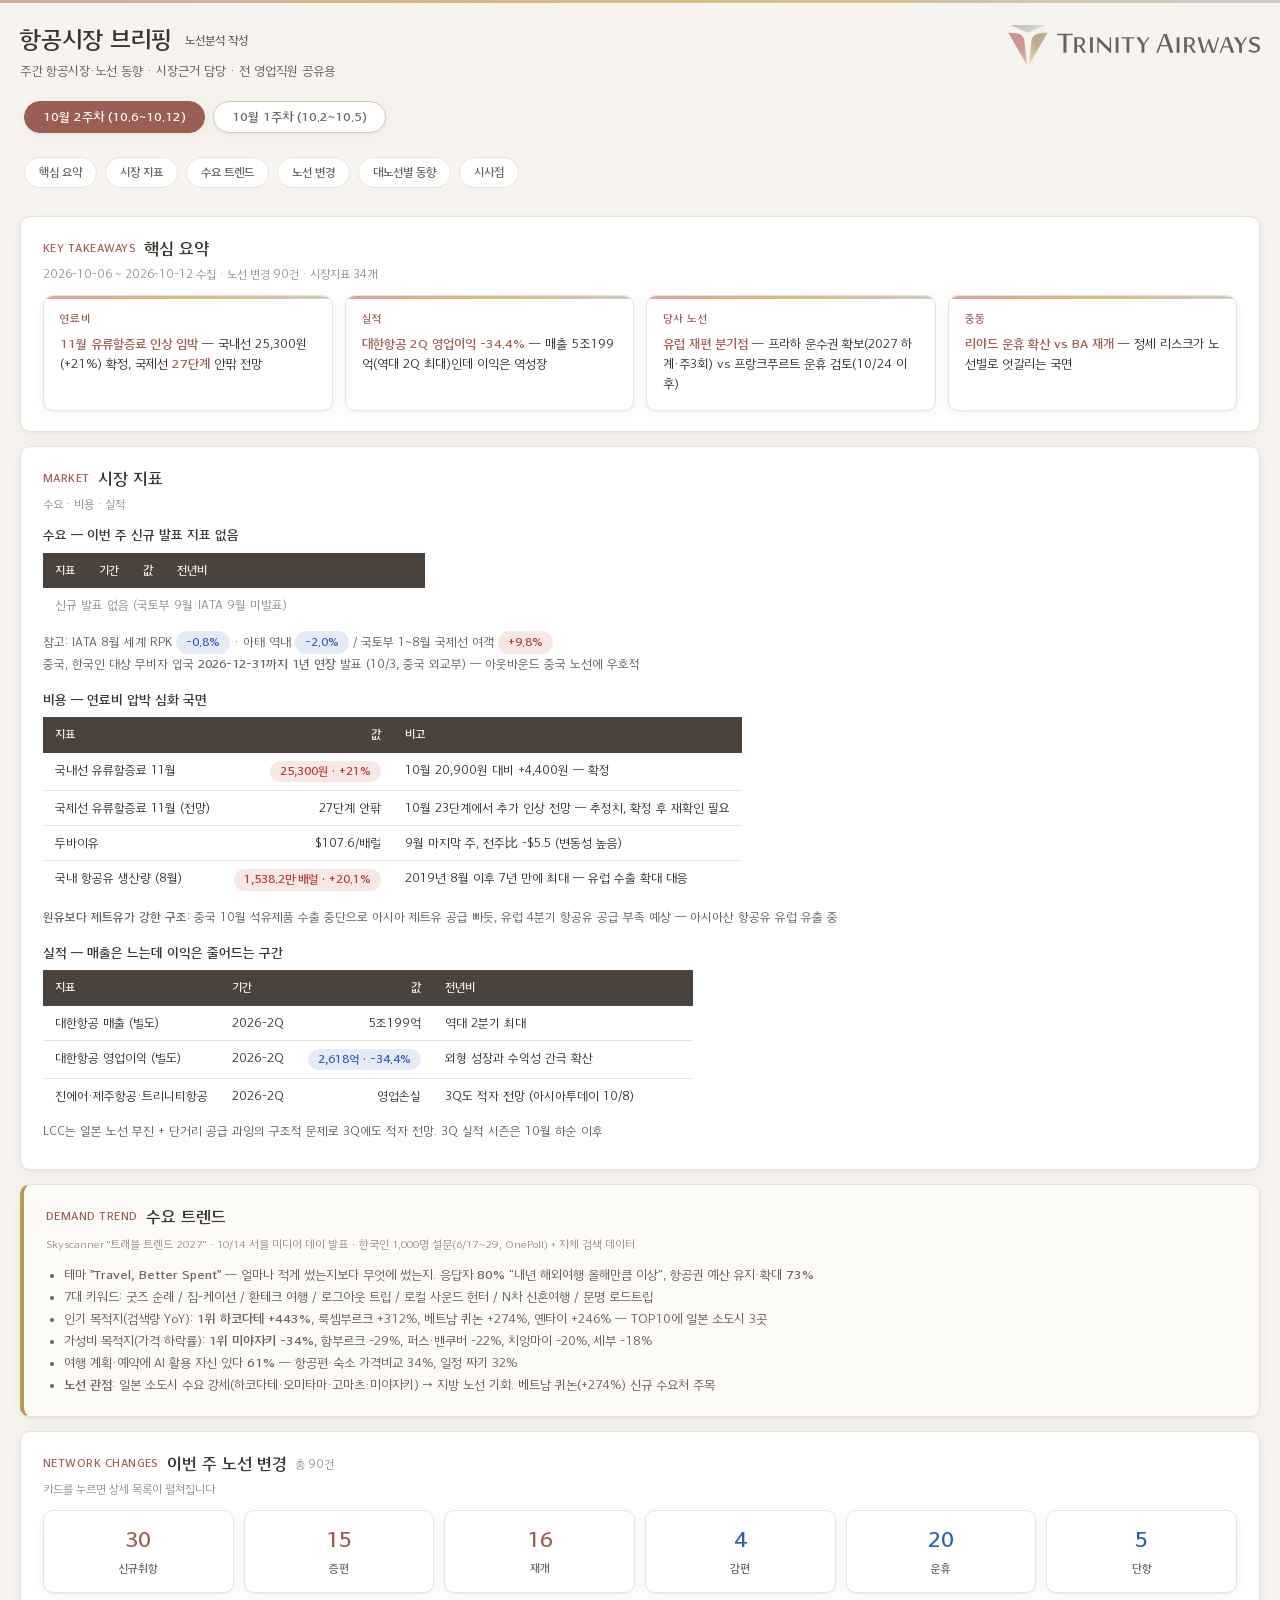
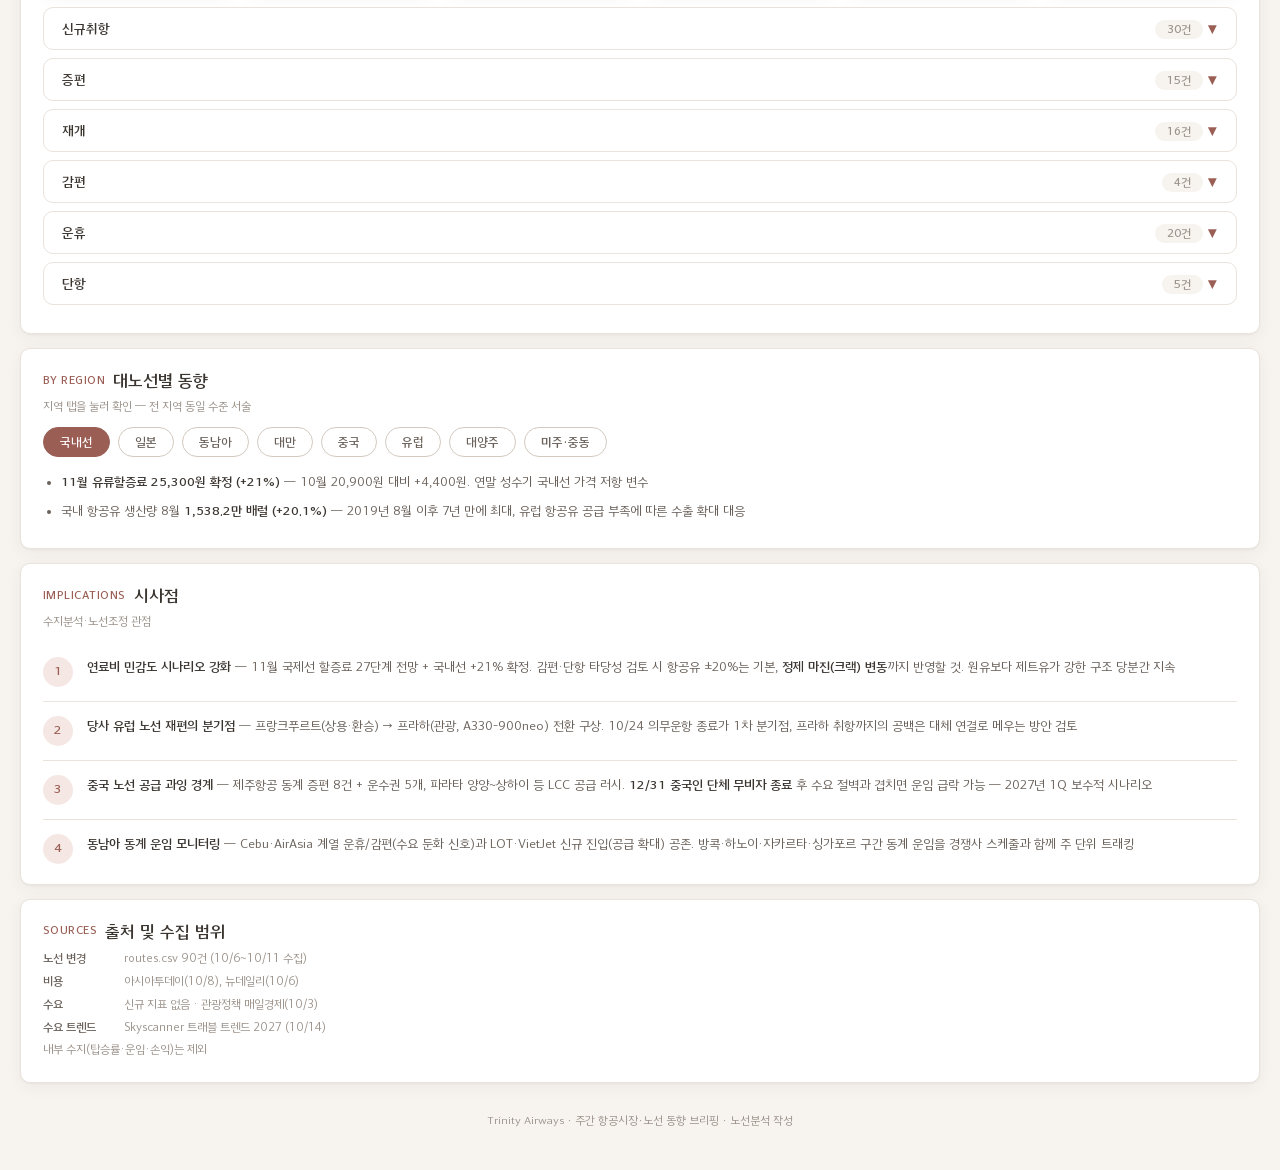
==== index.html @ 576bdf44 "항공시장 브리핑 대시보드 첫 게시 (10월 1~2주차) Co-Authored-By: Claude Opus 5.5 <noreply@anthropic.com>" ====
<!DOCTYPE html>
<html lang="ko">
<head>
<meta charset="UTF-8">
<meta name="viewport" content="width=device-width, initial-scale=1.0">
<title>항공시장 브리핑</title>
<link rel="preconnect" href="https://fonts.googleapis.com">
<link rel="preconnect" href="https://fonts.gstatic.com" crossorigin>
<link href="https://fonts.googleapis.com/css2?family=IBM+Plex+Sans+KR:wght@400;500;600;700&family=IBM+Plex+Mono:wght@500;600&display=swap" rel="stylesheet">
<style>
:root{
  --bg:#F7F4F0; --card:#FFFFFF; --accent:#9A5E54; --accent-soft:#F5E8E4;
  --gold:#B8994F; --rose:#C98F82;
  --text:#3B3530; --text2:#6A615A; --muted:#9B928A;
  --border:#E9E3DC; --border-strong:#D3C9BF;
  --up:#B8392F; --down:#2E5CB5;
  --thead:#4A433D; --thead-text:#F6F0E9;
  --tint-total:#F7E7E2; --tint-intl:#F6EEDD; --tint-sub:#EFEDEA;
  --grad:linear-gradient(90deg,#D9A99C 0%,#D8BD86 55%,#CFCBC6 100%);
  --shadow:0 1px 2px rgba(59,53,48,.05),0 4px 16px rgba(59,53,48,.05);
}
*{margin:0;padding:0;box-sizing:border-box}
body{background:var(--bg);color:var(--text);font-family:"IBM Plex Sans KR","Apple SD Gothic Neo","Malgun Gothic","Noto Sans KR",sans-serif;font-size:14px;line-height:1.45;-webkit-font-smoothing:antialiased}
.num{font-family:"IBM Plex Mono","IBM Plex Sans KR",monospace;font-variant-numeric:tabular-nums}
.topbar{height:3px;background:var(--grad)}
.wrap{max-width:1200px;margin:0 auto;padding:20px 20px 60px}

/* week nav */
.weeknav{display:flex;gap:8px;margin:4px 4px 14px;flex-wrap:wrap}
.weekpill{border:1px solid var(--border-strong);background:var(--card);color:var(--text2);border-radius:999px;padding:8px 18px;font-size:13px;font-weight:600;cursor:pointer;font-family:inherit;box-shadow:var(--shadow)}
.weekpill.active{background:var(--accent);border-color:var(--accent);color:#fff}
/* section nav */
.secnav{display:flex;gap:8px;flex-wrap:wrap;margin:0 4px 18px;position:sticky;top:0;background:var(--bg);padding:10px 0;z-index:10}
.secnav a{text-decoration:none;font-size:12px;font-weight:600;color:var(--text2);border:1px solid var(--border);background:var(--card);border-radius:999px;padding:6px 14px}
.secnav a:hover{border-color:var(--accent);color:var(--accent)}
/* cards */
.card{background:var(--card);border:1px solid var(--border);border-radius:10px;box-shadow:var(--shadow);padding:20px 22px;margin-bottom:14px}
.card h2{font-size:17px;font-weight:700;margin-bottom:4px;display:flex;align-items:center;gap:8px}
.card h2 .kicker{font-size:11.5px;font-weight:600;color:var(--accent);letter-spacing:.04em}
.card .sub{font-size:12px;color:var(--muted);margin-bottom:12px}
/* summary grid */
.sumgrid{display:grid;grid-template-columns:repeat(4,1fr);gap:12px}
.sumcard{background:var(--card);border:1px solid var(--border);border-radius:10px;box-shadow:var(--shadow);padding:16px;position:relative;overflow:hidden}
.sumcard::before{content:"";position:absolute;top:0;left:0;right:0;height:3px;background:var(--grad)}
.sumcard .tag{font-size:11px;font-weight:700;color:var(--accent);letter-spacing:.04em;margin-bottom:6px}
.sumcard .txt{font-size:13px;font-weight:500;line-height:1.55}
.sumcard .txt b{color:var(--accent)}
/* tables */
table{width:100%;border-collapse:collapse;font-size:12.5px}
thead th{background:var(--thead);color:var(--thead-text);font-weight:600;text-align:left;padding:9px 12px;font-size:12px}
thead th.num{text-align:right}
tbody td{padding:8px 12px;border-bottom:1px solid var(--border);vertical-align:top}
tbody td.num{text-align:right;white-space:nowrap}
tbody tr:last-child td{border-bottom:none}
tbody tr:hover td{background:#FBF9F6}
.mkt h3{font-size:13.5px;font-weight:700;margin:16px 0 8px;color:var(--text)}
.mkt h3:first-of-type{margin-top:0}
.mkt .note{font-size:12.5px;color:var(--text2);margin:8px 0;line-height:1.6}
.badge-up{display:inline-block;background:rgba(184,57,47,.12);color:var(--up);border-radius:999px;padding:2px 10px;font-size:12px;font-weight:700}
.badge-down{display:inline-block;background:rgba(46,92,181,.12);color:var(--down);border-radius:999px;padding:2px 10px;font-size:12px;font-weight:700}
/* trend cards */
.trend{border-left:4px solid var(--gold);background:#FDFBF7}
.trend .src{font-size:11.5px;color:var(--muted);margin-bottom:6px}
.trend ul{margin:8px 0 0 18px;font-size:13px;line-height:1.7;color:var(--text2)}
/* route stats */
.statrow{display:grid;grid-template-columns:repeat(6,1fr);gap:10px;margin-bottom:14px}
.stat{background:var(--card);border:1px solid var(--border);border-radius:10px;box-shadow:var(--shadow);padding:14px 8px;text-align:center;cursor:pointer;transition:border-color .15s}
.stat:hover{border-color:var(--accent)}
.stat .n{font-size:22px;font-weight:700;font-family:"IBM Plex Mono",monospace}
.stat .l{font-size:11.5px;font-weight:600;color:var(--text2);margin-top:4px}
.stat.new .n{color:var(--accent)} .stat.up .n{color:var(--up)} .stat.down .n{color:var(--down)}
/* accordion */
.acc{border:1px solid var(--border);border-radius:10px;margin-bottom:8px;overflow:hidden;background:var(--card)}
.acc-head{width:100%;background:none;border:none;font-family:inherit;display:flex;justify-content:space-between;align-items:center;padding:13px 18px;cursor:pointer;font-size:13.5px;font-weight:700;color:var(--text);text-align:left}
.acc-head .cnt{font-size:11.5px;font-weight:600;color:var(--muted);background:var(--bg);border-radius:999px;padding:3px 12px}
.acc-head .arrow{color:var(--accent);font-size:12px;transition:transform .2s}
.acc.open .acc-head .arrow{transform:rotate(180deg)}
.acc-body{display:none;padding:4px 18px 16px}
.acc.open .acc-body{display:block}
.acc-body ul{margin:0 0 0 18px;font-size:13px;line-height:1.75;color:var(--text2)}
.acc-body li{margin-bottom:4px}
.acc-body b{color:var(--text)}
/* region tabs */
.regtabs{display:flex;gap:8px;flex-wrap:wrap;margin-bottom:14px}
.regtab{border:1px solid var(--border-strong);background:var(--card);color:var(--text2);border-radius:999px;padding:7px 16px;font-size:12.5px;font-weight:600;cursor:pointer;font-family:inherit}
.regtab.active{background:var(--accent);border-color:var(--accent);color:#fff}
.regpanel{display:none}
.regpanel.active{display:block}
.regpanel ul{margin:0 0 0 18px;font-size:13px;line-height:1.75;color:var(--text2)}
.regpanel li{margin-bottom:6px}
.regpanel b{color:var(--text)}
.regpanel .none{color:var(--muted);font-size:13px}
/* insight cards */
.insight{display:flex;gap:14px;padding:14px 0;border-bottom:1px solid var(--border)}
.insight:last-child{border-bottom:none;padding-bottom:0}
.insight .no{flex:0 0 30px;height:30px;border-radius:50%;background:var(--accent-soft);color:var(--accent);font-weight:700;font-size:13px;display:flex;align-items:center;justify-content:center}
.insight .tx{font-size:13px;line-height:1.65;color:var(--text2)}
.insight .tx b{color:var(--text)}
.src{font-size:12px;color:var(--muted);line-height:1.8}
.src b{color:var(--text2)}
footer{text-align:center;color:var(--muted);font-size:11.5px;margin-top:30px}
@media(max-width:900px){.sumgrid{grid-template-columns:repeat(2,1fr)}.statrow{grid-template-columns:repeat(3,1fr)}}
@media(max-width:560px){.sumgrid{grid-template-columns:1fr}.statrow{grid-template-columns:repeat(2,1fr)}}

/* === route-dashboard 레이아웃 (동시점 판매추이 대시보드와 동일) === */
:root{--logo-ink:#686158}
.app{max-width:1680px;margin:0 auto;padding-inline:20px;padding-block:20px 40px}
.top{display:flex;flex-wrap:wrap;align-items:flex-start;justify-content:space-between;gap:12px 24px;padding:0 0 16px}
.brand h1{margin:0;font-size:24px;font-weight:700;letter-spacing:-.01em;text-wrap:balance;display:inline-block}
.brand h1 .by{font-size:12px;font-weight:600;color:var(--text2);letter-spacing:0;margin-left:6px;vertical-align:3px}
.brand .meta{margin:4px 0 0;color:var(--text2);font-size:13px;font-weight:400}
.logo{color:var(--logo-ink);line-height:0;margin-top:2px}
.logo-svg{display:block;height:40px;width:auto;max-width:100%}
@media (max-width:640px){.app{padding-inline:16px}.logo{order:-1;width:100%}.logo-svg{height:26px}.brand h1{font-size:20px}}

/* 표: 화면 폭만큼 늘리지 않고 내용 폭으로 */
table{width:auto;max-width:100%}
thead th,tbody td{white-space:nowrap}
thead th:last-child,tbody td:last-child{white-space:normal;min-width:260px;max-width:560px}
.src{line-height:1.9}.src b{display:inline-block;min-width:78px}.src .dim{color:var(--muted)}
body,.weekpill,.regtab,.acc-head{font-family:"Daemyung","IBM Plex Sans KR","Malgun Gothic",sans-serif}
.num,.stat .n{font-family:"Daemyung","IBM Plex Mono",monospace}
@font-face{font-family:"Daemyung";font-weight:400;src:url([data-uri]) format("woff")}
@font-face{font-family:"Daemyung";font-weight:700;src:url([data-uri]) format("woff")}
</style>
</head>
<body>
<div class="topbar"></div>
<div class="app">
<header class="top">
  <div class="brand">
    <h1>항공시장 브리핑 <span class="by">노선분석 작성</span></h1>
    <p class="meta">주간 항공시장·노선 동향 · 시장근거 담당 · 전 영업직원 공유용</p>
  </div>
  <div class="logo"><svg xmlns="http://www.w3.org/2000/svg" xmlns:xlink="http://www.w3.org/1999/xlink" version="1.1" viewBox="0 0 416 66" class="logo-svg" role="img" aria-label="Trinity Airways"><defs><clipPath id="clip_1"><path transform="matrix(1,0,0,-1,0,66)" d="M0 66H416V0H0Z"/></clipPath><clipPath id="clip_2"><path transform="matrix(1,0,0,-1,0,66)" d="M50.527 52.143C44.199 51.411 39.232 46.376 38.585 40.039L34.501 .025 65.598 53.887Z"/></clipPath><clipPath id="clip_3"><path transform="matrix(1,0,0,-1,0,66)" d="M31.179 .025 27.095 40.039C26.448 46.376 21.481 51.411 15.153 52.143L.082 53.887Z"/></clipPath><clipPath id="clip_4"><path transform="matrix(1,0,0,-1,0,66)" d="M4.44 65.975 28.978 54.689C31.43 53.561 34.25 53.561 36.702 54.689L61.241 65.975Z"/></clipPath></defs><g clip-path="url(#clip_1)"><path transform="matrix(1,0,0,-1,346.0465,20.3661)" d="M0 0-6.655-22.778C-6.655-22.778-12.404-5.41-13.126-3.273H-15.662C-16.369-5.41-22.133-22.855-22.133-22.855-22.133-22.855-27.651-2.444-28.327 0H-33.184L-25.73-25.283H-21.057C-19.336-20.073-15.678-8.453-15.678-8.453-15.678-8.453-11.681-20.057-9.898-25.283H-5.21L2.444 0ZM-178.341 0V-17.968H-178.741L-197.001 0H-198.783V-25.283H-196.432V-7.27H-196.017L-177.803-25.283H-175.959V0ZM-121.009-25.283V-12.711L-112.464 0H-115.184L-121.701-10.59-128.494 0H-134.181L-125.651-12.711V-25.283ZM-249.52-25.283V3.258L-239.345 3.412V5.917H-264.767V3.412L-254.577 3.273V-25.283ZM-145.879-25.283V-2.044L-137.778-1.844V0H-158.544V-1.844L-150.444-2.044V-25.283ZM-163.724 0H-168.273V-25.283H-163.724ZM-206.099 0H-210.649V-25.283H-206.099ZM-88.102 2.443-82.907-12.45H-93.559ZM-73.055-25.283-84.245 5.917-89.363 4.995-101.428-25.283H-98.201L-94.389-14.833H-82.108L-78.511-25.283ZM14.033-2.121 18.444-14.771H9.407ZM27.006-25.283 17.722 .522 13.049-.231 3.028-25.283H5.595L8.761-16.646H19.09L22.087-25.283ZM39.978-25.283V-13.019L48.601 0H45.834L39.286-10.652 32.447 0H26.714L35.321-13.019V-25.283ZM-63.157 0H-67.737V-25.283H-63.157ZM-50.86-2.044H-47.909C-45.634-1.875-42.991-2.981-42.069-5.333-40.762-8.13-42.053-11.65-45.02-12.664-46.249-13.279-50.107-12.972-50.86-13.018ZM-50.845-25.283V-14.924H-47.049C-47.049-14.924-41.377-24.315-40.731-25.283H-35.705C-37.196-24.054-42.929-14.939-43.221-14.632-37.903-13.479-35.905-5.456-39.932-1.921-42.268 .001-45.804 .047-48.908-.03H-55.41V-25.283ZM-232.075-2.044H-229.124C-226.85-1.875-224.206-2.981-223.284-5.333-221.977-8.13-223.268-11.65-226.235-12.664-227.464-13.279-231.322-12.972-232.075-13.018ZM-232.075-25.283V-14.924H-228.279C-228.279-14.924-222.607-24.315-221.962-25.283H-216.936C-218.427-24.054-224.16-14.939-224.452-14.632-219.134-13.479-217.135-5.456-221.163-1.921-223.499 .001-227.034 .047-230.139-.03H-236.64V-25.283ZM60.619-25.302C57.304-25.302 53.784-24.17 50.876-23.001 51.166-22.233 51.851-20.417 52.156-19.61 54.978-21.178 57.985-22.517 60.762-22.552 61.85-22.552 62.853-22.33 63.742-21.891 65.527-21.14 66.423-18.061 65.024-16.43 63.512-14.667 59.903-14.143 56.128-12.334 52.352-10.524 51.098-6.893 52.618-3.852 55.556 2.022 63.758 1.61 69.367-1.105 69.367-1.105 68.346-3.935 68.209-4.315 65.235-2.453 62.886-1.69 60.013-1.789 56.922-1.895 55.353-4.094 56.269-6.403 57.169-8.673 61.799-9.346 65.712-11.229 70.359-13.466 70.945-18.411 68.303-22.073 66.925-23.982 63.742-25.302 60.619-25.302" fill="currentColor"/></g><g clip-path="url(#clip_2)"><image x="34" y="12" width="32" height="54" xlink:href="data:image/png;base64,
iVBORw0KGgoAAAANSUhEUgAAACAAAAA2CAYAAACm9ZtyAAAACXBIWXMAAA7EAAAO
xAGVKw4bAAAB9klEQVR4nO3UV1caYRSF4f3/b2LvBlvUJPYSTRAFURCl2IDYNXYl
v2HnzAwYF0qWJDD7Jhdz/6x3f3MQHHtH5Yf/ADlgabxBCwhNNFCJwPJkI5UIrEw1
UYlAZLqZSgRWZ5qpRCA620IlAmtzrVQisD7fSiUCsS9tVCIQX2inEoGNxXYqEUgs
dlCJ0AM2v3ZQiUDyWyeVCKSCXVQikA51MbVkiGAnt4oQPxHIhLqZNoCqBLaXu6lE
YGelhw4ibYjyKVyEAeIGiM0b4gnQ4gLC003/jMBuuIdKBPbCvVQisB95TyUC2VUD
RBxAbxHgLwK5aIAOQlUC+bUAS4jyEu7v+cqhqiXCAH3MGSIbtQovEPW/ETiI9fP7
eh8rl6gvAodPAE0JHMUHqETgaMMA8X4ePEf4+GfgJDHIY0OoSuB0c5AnCQOISuBs
a4geQlMC58kywIsSgbqWwI/UBzqI3yX8ncMFXCQ9xFtL1PJk4yozzMv0MC9Sb0HU
vgRutkd4lRlxEYo5cLszymsXUU2JynNUi8Dd3kfe7o5SVQL3BrhzAMUSlxkP4DxM
P24EHrOf6CGsRJVz1ALhAh72DSCaAoXcZxZcRKmEv3MYYIwOorzEa1PUo4QBxllC
KEqgkHcARUTWK/G3j/JPN6JSCfzMT7KQn+DzEn4+zF/3XL28u0/uPgAAAABJRU5E
rkJggg=="/></g><g clip-path="url(#clip_3)"><image x="0" y="12" width="32" height="54" xlink:href="data:image/png;base64,
iVBORw0KGgoAAAANSUhEUgAAACAAAAA2CAYAAACm9ZtyAAAACXBIWXMAAA7EAAAO
xAGVKw4bAAACKElEQVR4nO2TyULiQBRF3/8vWhtlFpmCqDj04Ow/tCitaJCA/siz
XlUSC6hUilTAhVmc9bn3DfAv/wO/EsgCZAGyAFmALEAWIAvwrQPcFb4oAIkFG+sN
IIvvihvYL64pgCzu++J+aZOzsgCqtv2ikN4T5Z+c1AOYih+ISi69ALoxq8TEoLJl
HyCpeFAVJA5gK/6/s81ZKkBaUk4tj48MowDLHpYQ57Rizm5BH8C8cS628adUiJ+I
elEdYBWjDhoHYmIoB1jdmPNCKosbRIkDusb3ulFXFY014qEkfiaaZQ6kIp7bcZR4
KImJl1YFIc3j0o16XsxpU4C5xg+SeGA06oKicSAtSdJyKH1pV9ElnCpCGq+kF1eU
YtfZwRED0nilZRoH4lGHqLEAtmPW7NcNxbPSV2KP2EVI+kq6wzIRj7sCWHrMDcWY
E4jH3TqO9+sItm/kSvsdheKaEPvST7GQesRBgwPKi27EX7SrOSwTsXfY5EDcYc2O
OU5aM5J6PaKF3lELIen/xrUdx4gnxHGbBYj63ySNw9bxYs6Jg2D7RgvSQBwpFeLJ
KeNXB8Hkol+1h6USN2PFxPT3HguQwivNi70o8WlnRj79wwLYvtHMqA2lnL9dDqxX
3A3F07N9Dli9klLsaBsH4rdz4gDB7qId5WEtNPalU1/6duFzeYig/N81iDlXPRbA
4ocjxYFcI+ZcHyEs7Ff3RibSM196HiXt4TsTv98wbo/xAxOdYR+mz76FAAAAAElF
TkSuQmCC"/></g><g clip-path="url(#clip_4)"><image x="4" y="0" width="58" height="13" xlink:href="data:image/png;base64,
iVBORw0KGgoAAAANSUhEUgAAADoAAAANCAYAAAD4xH09AAAACXBIWXMAAA7EAAAO
xAGVKw4bAAABMklEQVR4nNXWZ3KDMBRGUfa/qMT03ntzlvKCHiNGJhIhWPLEP+4C
znxCSPu4GfCpm1s3w8J0mmljhuVsmbaLWY6H2e6a4/rgeAHm+iHmBRHmhxEEYbwW
JVgYpxAla3GaYUmaQ5oVa3kJWbGWlxUUZY2VVYNV9VLTQt12WNP20HYD1vVLw4j1
4wTaX6GHSAGUIPdQgqRQFrlBFySFEuQeikgGSpA8KEEi9AzyNPRgzQ3KrMmDitak
0CtrDuN8DqpyTQpVueYDlCKfhcpakwc9WpNCeWuOEwcqc82zl5BoTd4ltF9TdGzZ
NZVDZV5C+zV5xxaRR9CrSBm/lFes+TT0Xdac5jto/+0SUrHmA/Qt1hT8Un5b8xAq
45HA+z6vLnrlkfBjUV3lsX3V97lDsovO9y/4Buh7B4Q3Q04FAAAAAElFTkSuQmCC"/></g></svg></div>
</header>

<nav class="weeknav">
  <button class="weekpill active" data-week="w202610W2">10월 2주차 <span class="num">(10.6~10.12)</span></button>
  <button class="weekpill" data-week="w202610W1">10월 1주차 <span class="num">(10.2~10.5)</span></button>
</nav>

<!-- ===== 10월 2주차 (10.6~10.12) ===== -->
<main data-week="w202610W2">
<div class="secnav">
  <a href="#w202610W2-s1">핵심 요약</a><a href="#w202610W2-s2">시장 지표</a><a href="#w202610W2-s3">수요 트렌드</a><a href="#w202610W2-s4">노선 변경</a><a href="#w202610W2-s5">대노선별 동향</a><a href="#w202610W2-s6">시사점</a>
</div>

<div class="card" id="w202610W2-s1">
  <h2><span class="kicker">KEY TAKEAWAYS</span> 핵심 요약</h2>
  <div class="sub">2026-10-06 ~ 2026-10-12 수집 · 노선 변경 90건 · 시장지표 34개</div>
  <div class="sumgrid">
    <div class="sumcard"><div class="tag">연료비</div><div class="txt"><b>11월 유류할증료 인상 임박</b> — 국내선 <span class="num">25,300원(+21%)</span> 확정, 국제선 <b>27단계</b> 안팎 전망</div></div>
    <div class="sumcard"><div class="tag">실적</div><div class="txt"><b>대한항공 2Q 영업이익 -34.4%</b> — 매출 5조199억(역대 2Q 최대)인데 이익은 역성장</div></div>
    <div class="sumcard"><div class="tag">당사 노선</div><div class="txt"><b>유럽 재편 분기점</b> — 프라하 운수권 확보(2027 하계·주3회) vs 프랑크푸르트 운휴 검토(10/24 이후)</div></div>
    <div class="sumcard"><div class="tag">중동</div><div class="txt"><b>리야드 운휴 확산 vs BA 재개</b> — 정세 리스크가 노선별로 엇갈리는 국면</div></div>
  </div>
</div>

<div class="card mkt" id="w202610W2-s2">
  <h2><span class="kicker">MARKET</span> 시장 지표</h2>
  <div class="sub">수요 · 비용 · 실적</div>
  <h3>수요 — 이번 주 신규 발표 지표 없음</h3>
  <table><thead><tr><th>지표</th><th>기간</th><th class="num">값</th><th>전년비</th></tr></thead>
  <tbody><tr><td colspan="4" style="color:var(--muted)">신규 발표 없음 (국토부 9월·IATA 9월 미발표)</td></tr></tbody></table>
  <div class="note">참고: IATA 8월 세계 RPK <span class="badge-down num">-0.8%</span> · 아태 역내 <span class="badge-down num">-2.0%</span> / 국토부 1~8월 국제선 여객 <span class="badge-up num">+9.8%</span><br>중국, 한국인 대상 무비자 입국 <b>2026-12-31까지 1년 연장</b> 발표 (10/3, 중국 외교부) — 아웃바운드 중국 노선에 우호적</div>
  <h3>비용 — 연료비 압박 심화 국면</h3>
  <table><thead><tr><th>지표</th><th class="num">값</th><th>비고</th></tr></thead><tbody>
  <tr><td>국내선 유류할증료 11월</td><td class="num"><span class="badge-up">25,300원 · +21%</span></td><td>10월 20,900원 대비 +4,400원 — 확정</td></tr>
  <tr><td>국제선 유류할증료 11월 (전망)</td><td class="num">27단계 안팎</td><td>10월 23단계에서 추가 인상 전망 — 추정치, 확정 후 재확인 필요</td></tr>
  <tr><td>두바이유</td><td class="num">$107.6/배럴</td><td>9월 마지막 주, 전주比 -$5.5 (변동성 높음)</td></tr>
  <tr><td>국내 항공유 생산량 (8월)</td><td class="num"><span class="badge-up">1,538.2만 배럴 · +20.1%</span></td><td>2019년 8월 이후 7년 만에 최대 — 유럽 수출 확대 대응</td></tr>
  </tbody></table>
  <div class="note"><b>원유보다 제트유가 강한 구조</b>: 중국 10월 석유제품 수출 중단으로 아시아 제트유 공급 빠듯, 유럽 4분기 항공유 공급 부족 예상 — 아시아산 항공유 유럽 유출 중</div>
  <h3>실적 — 매출은 느는데 이익은 줄어드는 구간</h3>
  <table><thead><tr><th>지표</th><th>기간</th><th class="num">값</th><th>전년비</th></tr></thead><tbody>
  <tr><td>대한항공 매출 (별도)</td><td>2026-2Q</td><td class="num">5조199억</td><td>역대 2분기 최대</td></tr>
  <tr><td>대한항공 영업이익 (별도)</td><td>2026-2Q</td><td class="num"><span class="badge-down">2,618억 · -34.4%</span></td><td>외형 성장과 수익성 간극 확산</td></tr>
  <tr><td>진에어·제주항공·트리니티항공</td><td>2026-2Q</td><td class="num">영업손실</td><td>3Q도 적자 전망 (아시아투데이 10/8)</td></tr>
  </tbody></table>
  <div class="note">LCC는 일본 노선 부진 + 단거리 공급 과잉의 구조적 문제로 3Q에도 적자 전망. 3Q 실적 시즌은 10월 하순 이후</div>
</div>

<div class="card trend" id="w202610W2-s3">
  <h2><span class="kicker">DEMAND TREND</span> 수요 트렌드</h2>
  <div class="src">Skyscanner "트래블 트렌드 2027" · 10/14 서울 미디어 데이 발표 · 한국인 1,000명 설문(6/17~29, OnePoll) + 자체 검색 데이터</div>
  <ul>
    <li>테마 <b>"Travel, Better Spent"</b> — 얼마나 적게 썼는지보다 무엇에 썼는지. 응답자 <b>80%</b> "내년 해외여행 올해만큼 이상", 항공권 예산 유지·확대 <b>73%</b></li>
    <li>7대 키워드: 굿즈 순례 / 짐-케이션 / 환테크 여행 / 로그아웃 트립 / 로컬 사운드 헌터 / N차 신혼여행 / 문명 로드트립</li>
    <li>인기 목적지(검색량 YoY): <b>1위 하코다테 +443%</b>, 룩셈부르크 +312%, 베트남 퀴논 +274%, 옌타이 +246% — TOP10에 일본 소도시 3곳</li>
    <li>가성비 목적지(가격 하락률): <b>1위 미야자키 -34%</b>, 함부르크 -29%, 퍼스·밴쿠버 -22%, 치앙마이 -20%, 세부 -18%</li>
    <li>여행 계획·예약에 AI 활용 자신 있다 <b>61%</b> — 항공편·숙소 가격비교 34%, 일정 짜기 32%</li>
    <li><b>노선 관점</b>: 일본 소도시 수요 강세(하코다테·오미타마·고마츠·미야자키) → 지방 노선 기회. 베트남 퀴논(+274%) 신규 수요처 주목</li>
  </ul>
</div>

<div class="card" id="w202610W2-s4">
  <h2><span class="kicker">NETWORK CHANGES</span> 이번 주 노선 변경 <span style="font-size:12px;color:var(--muted);font-weight:500">총 90건</span></h2>
  <div class="sub">카드를 누르면 상세 목록이 펼쳐집니다</div>
  <div class="statrow">
    <div class="stat new" data-acc="w202610W2-new"><div class="n">30</div><div class="l">신규취항</div></div>
    <div class="stat new" data-acc="w202610W2-inc"><div class="n">15</div><div class="l">증편</div></div>
    <div class="stat new" data-acc="w202610W2-re"><div class="n">16</div><div class="l">재개</div></div>
    <div class="stat down" data-acc="w202610W2-dec"><div class="n">4</div><div class="l">감편</div></div>
    <div class="stat down" data-acc="w202610W2-sus"><div class="n">20</div><div class="l">운휴</div></div>
    <div class="stat down" data-acc="w202610W2-end"><div class="n">5</div><div class="l">단항</div></div>
  </div>
  <div class="acc" id="w202610W2-new"><button class="acc-head">신규취항 <span><span class="cnt">30건</span> <span class="arrow">▼</span></span></button><div class="acc-body"><ul>
    <li><b>제주항공 중국 5개 노선 운수권 확보</b> (취항 시기 미정): 인천~베이징(주7)·창사(주4), 대구~상하이(주3), 제주~청두(주2)·충칭(주3) — 동계 중국 공급 확대 포석</li>
    <li><b>트리니티항공 인천~프라하 (2027년 하계, 주3회, 운수권 확보·미확정)</b> — A330-900neo 도입 후, 에바항공 인터라인(9/29)으로 유럽 환승 연결 강화</li>
    <li>파라타항공 양양~상하이 푸둥 (12월, 주2회) — 양양공항 국제선 정기편 재개</li>
    <li><b>LOT 바르샤바~방콕 (10/7~, 주3회→동계 주5회)</b> / <b>바르샤바~하노이 (2027-03-31, 주3회)</b> — 유럽발 동남아 직항 확대</li>
    <li>VietJet 프라하~하노이 (10/10, 주2회, 알마티 경유) — LCC의 유럽 진출 시도</li>
    <li>Riyadh Air 리야드~자카르타 (11/16, 주3회) — 인도네시아 첫 취항</li>
    <li>Thai Vietjet 쿠알라룸푸르~방콕 (10/9, 매일, 초기 탑승률 약 90% 보도)</li>
    <li>VietJet 호치민~말레 (12/5, 주3회, 콜롬보 경유) / Air Astana 알마티~도쿄 나리타 (11/30, 주2회, JAL 코드쉐어)</li>
    <li>에어로케이 마쓰야마~청주 (2027-01-02, 주3회, 일본 국토교통성 승인 조건부)</li>
    <li>SWISS 취리히~벵갈루루 (10/28, 주5회) / Delta 애틀랜타~리야드 (10/23, 미국 항공사 최초) / Air France 파리~내슈빌·샌디에이고 (2027-05)</li>
    <li>flyadeal 뭄바이~리야드 / Air Arabia 샤르자~암만시티 / Etihad 아부다비~레드시티 / Aegean 아테네~다마스쿠스 등</li>
    <li>DB 보완: <b>트리니티항공 인천~고베 (12/18, 매일)</b> — 보도일 9/16, DB 누락분 추가</li>
  </ul></div></div>
  <div class="acc" id="w202610W2-inc"><button class="acc-head">증편 <span><span class="cnt">15건</span> <span class="arrow">▼</span></span></button><div class="acc-body"><ul>
    <li><b>제주항공 중국 노선 동계 증편 8건</b>: 부산~상하이 주4→7회(매일), 인천~칭다오 주7→11회, 인천~웨이하이 주7→10회, 부산~장자제 주2→4회, 인천/대구/부산~구이린 + 대구~스자좡 운항 기간 연장 (10/25~11월 말)</li>
    <li><b>대한항공 인천~시애틀 주7→12회 증편 (10/12~)</b> — 아시아나 운휴분 흡수, 통합 과정 노선 재편</li>
    <li>루프트한자그룹 일본 확대: 프랑크푸르트~나고야 재개 (2027-03-29), 프랑크푸르트~나리타 매일 증편, SWISS 취리히~나리타 주7회</li>
  </ul></div></div>
  <div class="acc" id="w202610W2-re"><button class="acc-head">재개 <span><span class="cnt">16건</span> <span class="arrow">▼</span></span></button><div class="acc-body"><ul>
    <li>제주항공 일본 재개: 인천~가고시마 (10/25, 주7회), 인천~하코다테 (12/1, 주7회)</li>
    <li><b>BA 중동 4개 노선 재개</b>: 텔아비브 (10/25), 두바이·리야드 (11/3), 암만 (11/4), 바레인 (2027-03-28) — 중동 정세 소강 판단</li>
    <li>SAS 코펜하겐~뭄바이 17년 만 복귀 (10/2, 주5회)</li>
    <li>트리니티항공 라운드업: 인천~선양 6월 재개, 인천~칭다오·지난 7월부터 매일 운항</li>
  </ul></div></div>
  <div class="acc" id="w202610W2-dec"><button class="acc-head">감편 <span><span class="cnt">4건</span> <span class="arrow">▼</span></span></button><div class="acc-body"><ul>
    <li>Cebu Pacific: 세부~싱가포르·마닐라~자카르타/쿠알라룸푸르 감편 (결산)</li>
    <li>Mandarin 가오슝~화롄 주7→5회 감편 (탑승률 저조)</li>
  </ul></div></div>
  <div class="acc" id="w202610W2-sus"><button class="acc-head">운휴 <span><span class="cnt">20건</span> <span class="arrow">▼</span></span></button><div class="acc-body"><ul>
    <li><b>후티 드론 공격 후 리야드 운휴 확산</b>: Philippine Airlines (10/8~10/11), Cebu Pacific (10/9~10/13), Air India + Air India Express (연장, 재개일 미정), Akasa (10/11까지)</li>
    <li><b>아시아나 인천~시애틀 운휴 (10/12~)</b> — 편명 전환이 아닌 별도 비운항, 대한항공 중심 재편</li>
    <li><b>트리니티항공 인천~프랑크푸르트 운휴 검토 (10/24 이후, 미확정)</b> — 기업결합 의무운항 10/24 종료, 동계 예약 미오픈. 회사 입장 "확정된 사항 없음"</li>
    <li><b>Cebu Pacific 동남아 노선 정리 (결산)</b>: 다바오~방콕·일로일로~방콕/싱가포르·클라크~하노이 운휴</li>
    <li>Thai AirAsia: 방콕~구와하티/시안/상하이 푸둥 운휴 (결산) / AirAsia X KL~뉴델리 운휴 (10/25~) / AirAsia Philippines 마닐라~나리타 운휴 (결산)</li>
    <li>Iberia 마드리드~도하 운휴 연장 (~2027-03-28) — 중동 정세 / AnimaWings 루마니아 전 네트워크 운항 중단 (법정 회생 절차)</li>
  </ul></div></div>
  <div class="acc" id="w202610W2-end"><button class="acc-head">단항 <span><span class="cnt">5건</span> <span class="arrow">▼</span></span></button><div class="acc-body"><ul>
    <li>American 5개 노선 단항 (2027 하계 스케줄 개편: 마이애미~몬트리올/툴룸, 피닉스~프로보, 시카고~링컨, 댈러스~앨버니)</li>
  </ul></div></div>
</div>

<div class="card" id="w202610W2-s5">
  <h2><span class="kicker">BY REGION</span> 대노선별 동향</h2>
  <div class="sub">지역 탭을 눌러 확인 — 전 지역 동일 수준 서술</div>
  <div class="regtabs" data-reg="w2">
    <button class="regtab active" data-r="w202610W2-r-dom">국내선</button>
    <button class="regtab" data-r="w202610W2-r-jp">일본</button>
    <button class="regtab" data-r="w202610W2-r-sea">동남아</button>
    <button class="regtab" data-r="w202610W2-r-tw">대만</button>
    <button class="regtab" data-r="w202610W2-r-cn">중국</button>
    <button class="regtab" data-r="w202610W2-r-eu">유럽</button>
    <button class="regtab" data-r="w202610W2-r-oc">대양주</button>
    <button class="regtab" data-r="w202610W2-r-am">미주·중동</button>
  </div>
  <div class="regpanel active" id="w202610W2-r-dom"><ul>
    <li><b>11월 유류할증료 25,300원 확정 (+21%)</b> — 10월 20,900원 대비 +4,400원. 연말 성수기 국내선 가격 저항 변수</li>
    <li>국내 항공유 생산량 8월 <b>1,538.2만 배럴 (+20.1%)</b> — 2019년 8월 이후 7년 만에 최대, 유럽 항공유 공급 부족에 따른 수출 확대 대응</li>
  </ul></div>
  <div class="regpanel" id="w202610W2-r-jp"><ul>
    <li><b>제주항공 일본 재개 2건</b>: 인천~가고시마 (10/25, 주7회), 인천~하코다테 (12/1, 주7회) — 동계 일본 소도시 공급 확대</li>
    <li>루프트한자그룹 일본 확대: 프랑크푸르트~나고야 재개 (2027-03-29), 프랑크푸르트~나리타 매일 증편, SWISS 취리히~나리타 주7회</li>
    <li>에어로케이 마쓰야마~청주 (2027-01-02, 주3회, 일본 국토교통성 승인 조건부) — 지방발 일본 노선 추가</li>
    <li>LCC 3Q도 적자 전망의 구조적 요인으로 <b>일본 노선 부진 + 단거리 공급 과잉</b> 지목 — 일본 노선 수지 점검 필요</li>
    <li>수요 트렌드: 스카이스캐너 인기 1위 하코다테(+443%), 가성비 1위 미야자키(-34%) — <b>일본 소도시 수요 강세</b>는 지방 노선 기회 요인</li>
  </ul></div>
  <div class="regpanel" id="w202610W2-r-sea"><ul>
    <li><b>유럽발 동남아 직항 확대 (LOT 2건)</b>: 바르샤바~방콕 취항(10/7~, 동계 주5회), 바르샤바~하노이(2027-03-31, 주3회) — 동남아-유럽 장거리 운임 하방 압력 가능</li>
    <li><b>VietJet의 유럽 진출</b>: 프라하~하노이 (10/10, 주2회, 알마티 경유) — LCC 장거리 진입, 중동 경유 FSC와의 운임 경쟁 구도 변화 주시</li>
    <li>Thai Vietjet 쿠알라룸푸르~방콕 (10/9, 매일, 초기 탑승률 약 90% 보도) — 역내 수요는 살아있는 구간도 존재</li>
    <li><b>Cebu Pacific 동남아 정리</b>: 운휴 4건 + 감편 3건 — 필리핀 LCC 역내 공급 축소. 경쟁 완화 vs 수요 둔화 신호, 방콕·싱가포르·자카르타·KL 구간 수요 분리 점검</li>
    <li>Thai AirAsia 방콕~구와하티/시안/상하이 푸둥 운휴, AirAsia X KL~뉴델리 운휴(10/25~), AirAsia Philippines 마닐라~나리타 운휴 — 에어아시아 계열 정리 지속</li>
    <li>Riyadh Air 리야드~자카르타 (11/16, 주3회) — 인도네시아 첫 취항, 중동-동남아 연결 확대</li>
    <li>중동 리야드 운휴 확산 (PAL·Cebu·Air India) — 필리핀-중동 차질이 동남아-중동 환승 수요에 미치는 영향 점검</li>
  </ul></div>
  <div class="regpanel" id="w202610W2-r-tw"><ul>
    <li>이번 주 대만 관련 노선 변경 특이사항 없음</li>
    <li>수요 트렌드: 스카이스캐너 인기 목적지 10위권에 <b>타이중</b> 진입 — 대만 소도시 관심 확대</li>
  </ul></div>
  <div class="regpanel" id="w202610W2-r-cn"><ul>
    <li><b>제주항공 중국 동계 공세</b>: 증편 8건(부산~상하이 매일화, 인천~칭다오 주11회 등) + 운수권 5개 노선 확보 — LCC 중국 공급 러시 지속</li>
    <li>파라타항공 양양~상하이 푸둥 (12월, 주2회) — 양양공항 국제선 정기편 재개</li>
    <li>트리니티항공: 인천~선양 6월 재개, 인천~칭다오·지난 7월부터 매일 운항</li>
    <li><b>리스크</b>: 중국, 한국인 무비자 1년 연장(2026-12-31까지)은 아웃바운드에 우호적이나, <b>중국인 단체 무비자 12/31 종료</b> 후 수요 절벽 + 공급 과잉 겹치면 운임 급락 가능 — 2027년 1Q 시나리오 보수적 설정</li>
  </ul></div>
  <div class="regpanel" id="w202610W2-r-eu"><ul>
    <li><b>트리니티항공 유럽 재편 분기점</b>: 인천~프라하 운수권 확보 (2027년 하계·주3회, A330-900neo 도입 후, 미확정) vs 인천~프랑크푸르트 운휴 검토 (10/24 의무운항 종료 후, 미확정)</li>
    <li>상용·환승 시장(프랑크푸르트, 루프트한자 벽) → 관광 시장(프라하)으로 무게 이동 구상. 공백기는 에바항공 인터라인(9/29) 등 대체 연결 검토</li>
    <li><b>BA 중동 4개 노선 재개</b> (텔아비브 10/25, 두바이·리야드 11/3, 암만 11/4) — 중동 정세 소강 판단, 유럽-중동 공급 회복</li>
    <li>SAS 코펜하겐~뭄바이 17년 만 복귀 (10/2, 주5회)</li>
  </ul></div>
  <div class="regpanel" id="w202610W2-r-oc"><ul>
    <li>이번 주 대양주 관련 노선 변경 특이사항 없음</li>
    <li>수요 트렌드: 스카이스캐너 가성비 목적지에 <b>퍼스(-22%)</b> 공동 3위 — 호주 노선 가격 경쟁력 부각</li>
  </ul></div>
  <div class="regpanel" id="w202610W2-r-am"><ul>
    <li><b>대한항공 인천~시애틀 주7→12회 증편 (10/12~)</b> — 아시아나 인천~시애틀 운휴(10/12~)분 흡수, 통합 과정 노선 재편</li>
    <li>Delta 애틀랜타~리야드 (10/23, 미국 항공사 최초) / Air France 파리~내슈빌·샌디에이고 (2027-05) — 미주-중동/유럽 신규 연결</li>
    <li><b>후티 드론 공격 후 리야드 운휴 확산</b>: PAL(10/8~10/11), Cebu Pacific(10/9~10/13), Air India 계열(연장), Akasa(10/11까지) — 안전 평가 후 재개 여부 결정</li>
    <li>Iberia 마드리드~도하 운휴 연장 (~2027-03-28) — 중동 정세 장기화 반영</li>
  </ul></div>
</div>

<div class="card" id="w202610W2-s6">
  <h2><span class="kicker">IMPLICATIONS</span> 시사점</h2>
  <div class="sub">수지분석·노선조정 관점</div>
  <div class="insight"><div class="no">1</div><div class="tx"><b>연료비 민감도 시나리오 강화</b> — 11월 국제선 할증료 27단계 전망 + 국내선 +21% 확정. 감편·단항 타당성 검토 시 항공유 ±20%는 기본, <b>정제 마진(크랙) 변동</b>까지 반영할 것. 원유보다 제트유가 강한 구조 당분간 지속</div></div>
  <div class="insight"><div class="no">2</div><div class="tx"><b>당사 유럽 노선 재편의 분기점</b> — 프랑크푸르트(상용·환승) → 프라하(관광, A330-900neo) 전환 구상. 10/24 의무운항 종료가 1차 분기점, 프라하 취항까지의 공백은 대체 연결로 메우는 방안 검토</div></div>
  <div class="insight"><div class="no">3</div><div class="tx"><b>중국 노선 공급 과잉 경계</b> — 제주항공 동계 증편 8건 + 운수권 5개, 파라타 양양~상하이 등 LCC 공급 러시. <b>12/31 중국인 단체 무비자 종료</b> 후 수요 절벽과 겹치면 운임 급락 가능 — 2027년 1Q 보수적 시나리오</div></div>
  <div class="insight"><div class="no">4</div><div class="tx"><b>동남아 동계 운임 모니터링</b> — Cebu·AirAsia 계열 운휴/감편(수요 둔화 신호)과 LOT·VietJet 신규 진입(공급 확대) 공존. 방콕·하노이·자카르타·싱가포르 구간 동계 운임을 경쟁사 스케줄과 함께 주 단위 트래킹</div></div>
</div>

<div class="card">
  <h2><span class="kicker">SOURCES</span> 출처 및 수집 범위</h2>
  <div class="src">
    <b>노선 변경</b> routes.csv 90건 (10/6~10/11 수집)<br>
    <b>비용</b> 아시아투데이(10/8), 뉴데일리(10/6)<br>
    <b>수요</b> 신규 지표 없음 · 관광정책 매일경제(10/3)<br>
    <b>수요 트렌드</b> Skyscanner 트래블 트렌드 2027 (10/14)<br>
    <span class="dim">내부 수지(탑승률·운임·손익)는 제외</span>
  </div>
</div>
</main>

<!-- ===== 10월 1주차 (10.2~10.5) ===== -->
<main data-week="w202610W1" hidden>
<div class="secnav">
  <a href="#w202610W1-s1">핵심 요약</a><a href="#w202610W1-s2">시장 지표</a><a href="#w202610W1-s3">수요 트렌드</a><a href="#w202610W1-s4">노선 변경</a><a href="#w202610W1-s5">대노선별 동향</a><a href="#w202610W1-s6">시사점</a>
</div>

<div class="card" id="w202610W1-s1">
  <h2><span class="kicker">KEY TAKEAWAYS</span> 핵심 요약</h2>
  <div class="sub">2026-10-02 ~ 2026-10-05 수집 · 노선 변경 25건 · 시장지표 30개</div>
  <div class="sumgrid">
    <div class="sumcard"><div class="tag">연료비·환율</div><div class="txt"><b>유류할증료 10월 23단계(+2단계)</b> — MOPS <span class="num">$158.57(+6.2%)</span>, 환율 6개월 만에 1,400원대 복귀</div></div>
    <div class="sumcard"><div class="tag">중동 정세</div><div class="txt"><b>운휴 4건</b> — 캐세이 두바이·리야드 연장, 핀에어 동계 운휴, 플라이두바이 운항 중단</div></div>
    <div class="sumcard"><div class="tag">수요</div><div class="txt"><b>IATA 8월 세계 여객수요 -0.8%</b> — 아태 역내 -2.0% 정체 vs 아태-북미 +2.5%</div></div>
    <div class="sumcard"><div class="tag">노선</div><div class="txt"><b>노선 변경 25건</b> — 동계 성수기 노린 동남아 신규 4건(치앙마이·덴파사르·푸켓·방콕)</div></div>
  </div>
</div>

<div class="card mkt" id="w202610W1-s2">
  <h2><span class="kicker">MARKET</span> 시장 지표</h2>
  <div class="sub">수요 · 비용 · 실적</div>
  <h3>수요 — 글로벌은 중동 발목, 아태 역내는 정체</h3>
  <table><thead><tr><th>지표</th><th>기간</th><th class="num">값</th><th>전년비</th></tr></thead><tbody>
  <tr><td>IATA 세계 여객수요(RPK)</td><td>8월</td><td class="num"><span class="badge-down">-0.8%</span></td><td>중동 항공사 제외 시 +0.6%</td></tr>
  <tr><td>IATA 아태 항공사 국제수요</td><td>8월</td><td class="num"><span class="badge-down">-0.1%</span></td><td>탑승률 85.6%(+0.7%p), 공급 -0.9%</td></tr>
  <tr><td>IATA 아태 역내 노선 수요</td><td>8월</td><td class="num"><span class="badge-down">-2.0%</span></td><td>아태-북미 +2.5%, 역내 공급 4개월 연속 감소</td></tr>
  <tr><td>IATA 10월 스케줄 좌석</td><td>10월</td><td class="num"><span class="badge-up">+2.0% 전망</span></td><td>"신중한 낙관"</td></tr>
  </tbody></table>
  <div class="note">중동 항공사 수요 -14.2%가 글로벌 전체를 끌어내림. 아시아 역내는 수요·공급 동반 둔화, 반면 아태-북미 +2.5% — <b>단거리가 아닌 장거리로 수요가 이동하는 구도</b></div>
  <h3>비용 — 연료비·환율 이중 압박 구간</h3>
  <table><thead><tr><th>지표</th><th class="num">값</th><th>비고</th></tr></thead><tbody>
  <tr><td>유류할증료</td><td class="num">10월 23단계 (9월比 +2단계)</td><td>대한항공 최장거리 편도 36만2600원(+2.43%)</td></tr>
  <tr><td>싱가포르 항공유(MOPS)</td><td class="num">377.54센트/갤런</td><td>10월 산정(8/16~9/15), 전월比 +6.2%</td></tr>
  <tr><td>두바이유</td><td class="num">$109.50/배럴</td><td>9/28 기준 (변동성 높음)</td></tr>
  <tr><td>원/달러</td><td class="num"><span class="badge-up">1,401.6원</span></td><td>10/2 기준, 6개월 만에 1,400원선 상회</td></tr>
  <tr><td>항공유 크랙 스프레드</td><td class="num">$74.2/배럴</td><td>10년 평균 17.6의 4배超, 역사적 고점</td></tr>
  </tbody></table>
  <div class="note">사우디 송유관 폐쇄·해협 리스크로 유가 +6.2%, 할증료 2개월 연속 인상. <b>연료비와 환율이 동시에 오르는 구조</b></div>
  <h3>실적 — 이번 주 신규 발표 지표 없음</h3>
  <div class="note">3Q 2026 실적 시즌은 10월 하순 이후. 참고: 2026-2Q 대한항공 영업이익 -3.5%, 제주항공 2Q 영업손실 -524억</div>
</div>

<div class="card trend" id="w202610W1-s3">
  <h2><span class="kicker">DEMAND TREND</span> 수요 트렌드</h2>
  <div class="src">이번 주 신규 트렌드 발표 없음</div>
</div>

<div class="card" id="w202610W1-s4">
  <h2><span class="kicker">NETWORK CHANGES</span> 이번 주 노선 변경 <span style="font-size:12px;color:var(--muted);font-weight:500">총 25건</span></h2>
  <div class="sub">카드를 누르면 상세 목록이 펼쳐집니다</div>
  <div class="statrow">
    <div class="stat new" data-acc="w202610W1-new"><div class="n">13</div><div class="l">신규취항</div></div>
    <div class="stat new" data-acc="w202610W1-inc"><div class="n">3</div><div class="l">증편</div></div>
    <div class="stat new" data-acc="w202610W1-re"><div class="n">3</div><div class="l">재개</div></div>
    <div class="stat down" data-acc="w202610W1-dec"><div class="n">1</div><div class="l">감편</div></div>
    <div class="stat down" data-acc="w202610W1-sus"><div class="n">4</div><div class="l">운휴</div></div>
    <div class="stat down" data-acc="w202610W1-end"><div class="n">1</div><div class="l">단항</div></div>
  </div>
  <div class="acc" id="w202610W1-new"><button class="acc-head">신규취항 <span><span class="cnt">13건</span> <span class="arrow">▼</span></span></button><div class="acc-body"><ul>
    <li><b>에어부산 부산~치앙마이 (11/11, 주4회→12/22~2/28 주6회)</b> — 동계 성수기 수요 공략, 부산발 동남아 확대</li>
    <li><b>STARLUX 타이베이~덴파사르 (10/1~)</b> — 대만-발리 직항, 인도네시아 2번째 노선</li>
    <li><b>Virgin Atlantic 런던 히스로~푸켓 (10/18~, 주3회)</b> — 계절편, LHR-푸켓 유일 직항</li>
    <li><b>Air Astana 아스타나~방콕 (12/11, 주2회)</b> — 태국 동계 수요 공략</li>
    <li>Centrum Air 타슈켄트~마탈라(함반토타) (10/28~, 주2회, 계절편)</li>
    <li>Emirates 두바이~헬싱키 (10/1~, 매일) — UAE-핀란드 최초 연중 논스톱</li>
    <li>JetBlue 포트로더데일~바랑키야 (10/1~, 매일) / Jet2.com 영국 6개 공항~레이캬비크 (2027-28 동계)</li>
    <li>LATAM 상파울루~카부프리우 (12/3~) / ~마카에 (2027-02~) / Contour 세인트토머스~신트마르턴 (10/5~, 주2회)</li>
    <li>Ural 예카테린부르크~델리 (10/27~, 주3회)</li>
    <li>트리니티항공 대구~샤먼 (하반기 운수권 배분, 주3회, 미확정 — 보도 9/16)</li>
  </ul></div></div>
  <div class="acc" id="w202610W1-inc"><button class="acc-head">증편 <span><span class="cnt">3건</span> <span class="arrow">▼</span></span></button><div class="acc-body"><ul>
    <li>Etihad 아부다비~시드니: 주10회→주14회 (12/15~) — 중동-호주 환승 연결 강화</li>
    <li>Riyadh Air 리야드~런던 히스로: 매일→주9회 (11/2~) — 취항 5개월 만 증편</li>
    <li>Loganair 맨섬~런던 히스로: 주11회로 증편 (10/25~, LCY 노선 종료 대체)</li>
  </ul></div></div>
  <div class="acc" id="w202610W1-re"><button class="acc-head">재개 <span><span class="cnt">3건</span> <span class="arrow">▼</span></span></button><div class="acc-body"><ul>
    <li>United 신시내티~샌프란시스코 (10/25~, 매일) — 2020년 이후 6년 만의 복귀</li>
    <li>SWISS 취리히~텔아비브 (9/30~, 매일→동계 2X-daily) — 안보 사태 진정 후 수요 회복</li>
    <li>Turkish 이스탄불~술라이마니야 (10/2~, 주4회→12/14 매일) — 이라크 영공 폐쇄 해제 후 복원</li>
  </ul></div></div>
  <div class="acc" id="w202610W1-dec"><button class="acc-head">감편 <span><span class="cnt">1건</span> <span class="arrow">▼</span></span></button><div class="acc-body"><ul>
    <li>IndiGo 뭄바이~암스테르담: 매일→주3회 감편 (10/25~) — Norse 리스 종료·광동체 반납</li>
  </ul></div></div>
  <div class="acc" id="w202610W1-sus"><button class="acc-head">운휴 <span><span class="cnt">4건</span> <span class="arrow">▼</span></span></button><div class="acc-body"><ul>
    <li>Cathay 홍콩~두바이 / 홍콩~리야드: 운휴 연장 (~2027-01-31) — 중동 정세 불안정 지속</li>
    <li>핀에어 헬싱키~두바이: 동계 운휴 (10/25~2027-03-27) — 중동 정세 사유 (에미레이트만 유일 논스톱으로 잔류)</li>
    <li>플라이두바이 두바이~텔아비브: 운휴 (9/30~) — 기내 조종사 공격 사건 조사 중, 재개일 미정</li>
  </ul></div></div>
  <div class="acc" id="w202610W1-end"><button class="acc-head">단항 <span><span class="cnt">1건</span> <span class="arrow">▼</span></span></button><div class="acc-body"><ul>
    <li>Loganair 맨섬~런던 시티: 단항 (10/25~) — 수요 검토 결과 종료, 히스로 편으로 대체</li>
  </ul></div></div>
</div>

<div class="card" id="w202610W1-s5">
  <h2><span class="kicker">BY REGION</span> 대노선별 동향</h2>
  <div class="sub">지역 탭을 눌러 확인 — 전 지역 동일 수준 서술</div>
  <div class="regtabs" data-reg="w1">
    <button class="regtab active" data-r="w202610W1-r-dom">국내선</button>
    <button class="regtab" data-r="w202610W1-r-jp">일본</button>
    <button class="regtab" data-r="w202610W1-r-sea">동남아</button>
    <button class="regtab" data-r="w202610W1-r-tw">대만</button>
    <button class="regtab" data-r="w202610W1-r-cn">중국</button>
    <button class="regtab" data-r="w202610W1-r-eu">유럽</button>
    <button class="regtab" data-r="w202610W1-r-oc">대양주</button>
    <button class="regtab" data-r="w202610W1-r-am">미주·중동</button>
  </div>
  <div class="regpanel active" id="w202610W1-r-dom"><ul>
    <li><b>유류할증료 10월 23단계 (+2단계)</b> — MOPS 배럴당 $158.57(+6.2%), 2개월 연속 인상</li>
    <li>원/달러 <b>1,401.6원</b> (10/2) — 6개월 만에 1,400원선 상회, 연료비·환율 이중 압박</li>
  </ul></div>
  <div class="regpanel" id="w202610W1-r-jp"><ul><li class="none">이번 주 일본 관련 노선 변경 특이사항 없음</li></ul></div>
  <div class="regpanel" id="w202610W1-r-sea"><ul>
    <li><b>동계 성수기 동남아 신규 4건</b>: 에어부산 부산~치앙마이(11/11, 동계 주6회), STARLUX 타이베이~덴파사르(10/1~), Virgin 런던~푸켓(10/18~, 주3회), Air Astana 아스타나~방콕(12/11, 주2회)</li>
    <li>공급은 확대 중이나 IATA 8월 아태 역내 수요는 <b>-2.0% 정체</b> — 동남아 노선 공급 증가 vs 역내 수요 정체의 간극이 동계 운임의 변수</li>
    <li>에어부산 부산~치앙마이 주6회 확대 — 지방발 동남아 공급 경쟁이 지방공항까지 확산. 당사 대구발 동남아 노선과 경합 가능성</li>
  </ul></div>
  <div class="regpanel" id="w202610W1-r-tw"><ul>
    <li><b>STARLUX 타이베이~덴파사르 (10/1~)</b> — 대만-발리 직항, 자카르타에 이은 인도네시아 2번째 노선. 동남아 허브 공급 확대 추세 지속</li>
  </ul></div>
  <div class="regpanel" id="w202610W1-r-cn"><ul>
    <li>트리니티항공 <b>대구~샤먼</b> (하반기 운수권 배분, 주3회, 미확정) — 대구-샤먼 첫 취항</li>
  </ul></div>
  <div class="regpanel" id="w202610W1-r-eu"><ul>
    <li>Emirates 두바이~헬싱키 (10/1~, 매일) — UAE-핀란드 최초 연중 논스톱</li>
    <li>핀에어 헬싱키~두바이 동계 운휴 (10/25~2027-03-27) — 중동 정세 사유</li>
    <li>Jet2.com 영국 6개 공항~레이캬비크 (2027-28 동계, 주2~6회) — 아이슬란드 프로그램 확대</li>
    <li>Loganair 맨섬~런던 시티 단항, 맨섬~런던 히스로 증편 (10/25~) — 런던 노선 재편</li>
  </ul></div>
  <div class="regpanel" id="w202610W1-r-oc"><ul>
    <li>Etihad 아부다비~시드니 주10회→주14회 증편 (12/15~) — 중동-호주 환승 연결 강화</li>
  </ul></div>
  <div class="regpanel" id="w202610W1-r-am"><ul>
    <li>United 신시내티~샌프란시스코 재개 (10/25~, 매일) — 6년 만의 복귀</li>
    <li>Riyadh Air 리야드~런던 히스로 매일→주9회 증편 (11/2~) — 취항 5개월 만</li>
    <li><b>중동 운휴 3건</b>: Cathay 홍콩~두바이/리야드 운휴 연장(~2027-01-31), 플라이두바이 두바이~텔아비브 운휴(9/30~)</li>
    <li>Turkish 이스탄불~술라이마니야 재개 (10/2~) — 이라크 영공 폐쇄 해제 후 복원</li>
    <li>중동 경유 동남아-유럽 장거리 노선의 경유지 리스크 주시 — 직항 공급(Virgin 런던~푸켓)이 틈새를 메우는 구조</li>
  </ul></div>
</div>

<div class="card" id="w202610W1-s6">
  <h2><span class="kicker">IMPLICATIONS</span> 시사점</h2>
  <div class="sub">수지분석·노선조정 관점</div>
  <div class="insight"><div class="no">1</div><div class="tx"><b>연료비·환율 이중 압박</b> — 유류할증료 10월 23단계(+2), MOPS +6.2%, 환율 1,400원대 복귀. 감편·단항 타당성 검토 시 연료비 민감도 시나리오(항공유 ±20%) 반영 필요</div></div>
  <div class="insight"><div class="no">2</div><div class="tx"><b>중동 정세 리스크 상시화</b> — 운휴 4건 중 3건이 중동발. 중동 경유 동남아-유럽 장거리 노선 수지 검토 시 정세 리스크 프리미엄 반영 검토</div></div>
  <div class="insight"><div class="no">3</div><div class="tx"><b>동남아 동계 운임 경쟁 심화 예상</b> — 신규 4건 모두 동계 성수기 겨냥. 공급 증가 vs 아태 역내 수요 정체(-2.0%). 담당 지역 노선 동계 운임 추이를 경쟁사 스케줄과 함께 모니터링</div></div>
  <div class="insight"><div class="no">4</div><div class="tx"><b>단거리 정체·장거리 강세 구도</b> — IATA 8월 아태 역내 -2.0% vs 아태-북미 +2.5%. 재배치 우선순위 재점검</div></div>
</div>

<div class="card">
  <h2><span class="kicker">SOURCES</span> 출처 및 수집 범위</h2>
  <div class="src">
    <b>노선 변경</b> 25건 (10/2~10/5 수집)<br>
    <b>수요</b> IATA 8월 통계 (10/2~10/3 보도)<br>
    <b>비용</b> 뉴시스·헤럴드경제(9/16), 굿모닝경제, 한은 ECOS 인용(10/5)<br>
    <b>실적</b> 신규 발표 없음<br>
    <span class="dim">내부 수지(탑승률·운임·손익)는 제외</span>
  </div>
</div>
</main>

<footer>Trinity Airways · 주간 항공시장·노선 동향 브리핑 · 노선분석 작성</footer>
</div>
<script>
// week switching (주차 수와 무관)
document.querySelectorAll('.weekpill').forEach(btn=>{
  btn.addEventListener('click',()=>{
    document.querySelectorAll('.weekpill').forEach(b=>b.classList.toggle('active',b===btn));
    document.querySelectorAll('main[data-week]').forEach(m=>m.hidden=(m.dataset.week!==btn.dataset.week));
    window.scrollTo({top:0,behavior:'smooth'});
  });
});
// accordion toggle (click head or stat card)
document.querySelectorAll('.acc-head').forEach(h=>{
  h.addEventListener('click',()=>h.parentElement.classList.toggle('open'));
});
document.querySelectorAll('.stat[data-acc]').forEach(s=>{
  s.addEventListener('click',()=>{
    const t=document.getElementById(s.dataset.acc);
    t.classList.toggle('open');
    t.scrollIntoView({behavior:'smooth',block:'nearest'});
  });
});
// region tabs
document.querySelectorAll('.regtabs').forEach(tabs=>{
  const scope=tabs.dataset.reg;
  tabs.querySelectorAll('.regtab').forEach(tab=>{
    tab.addEventListener('click',()=>{
      tabs.querySelectorAll('.regtab').forEach(b=>b.classList.remove('active'));
      tab.classList.add('active');
      document.querySelectorAll('.regpanel[id^="'+scope+'-r-"]').forEach(p=>p.classList.remove('active'));
      document.getElementById(tab.dataset.r).classList.add('active');
    });
  });
});
</script>
</body>
</html>
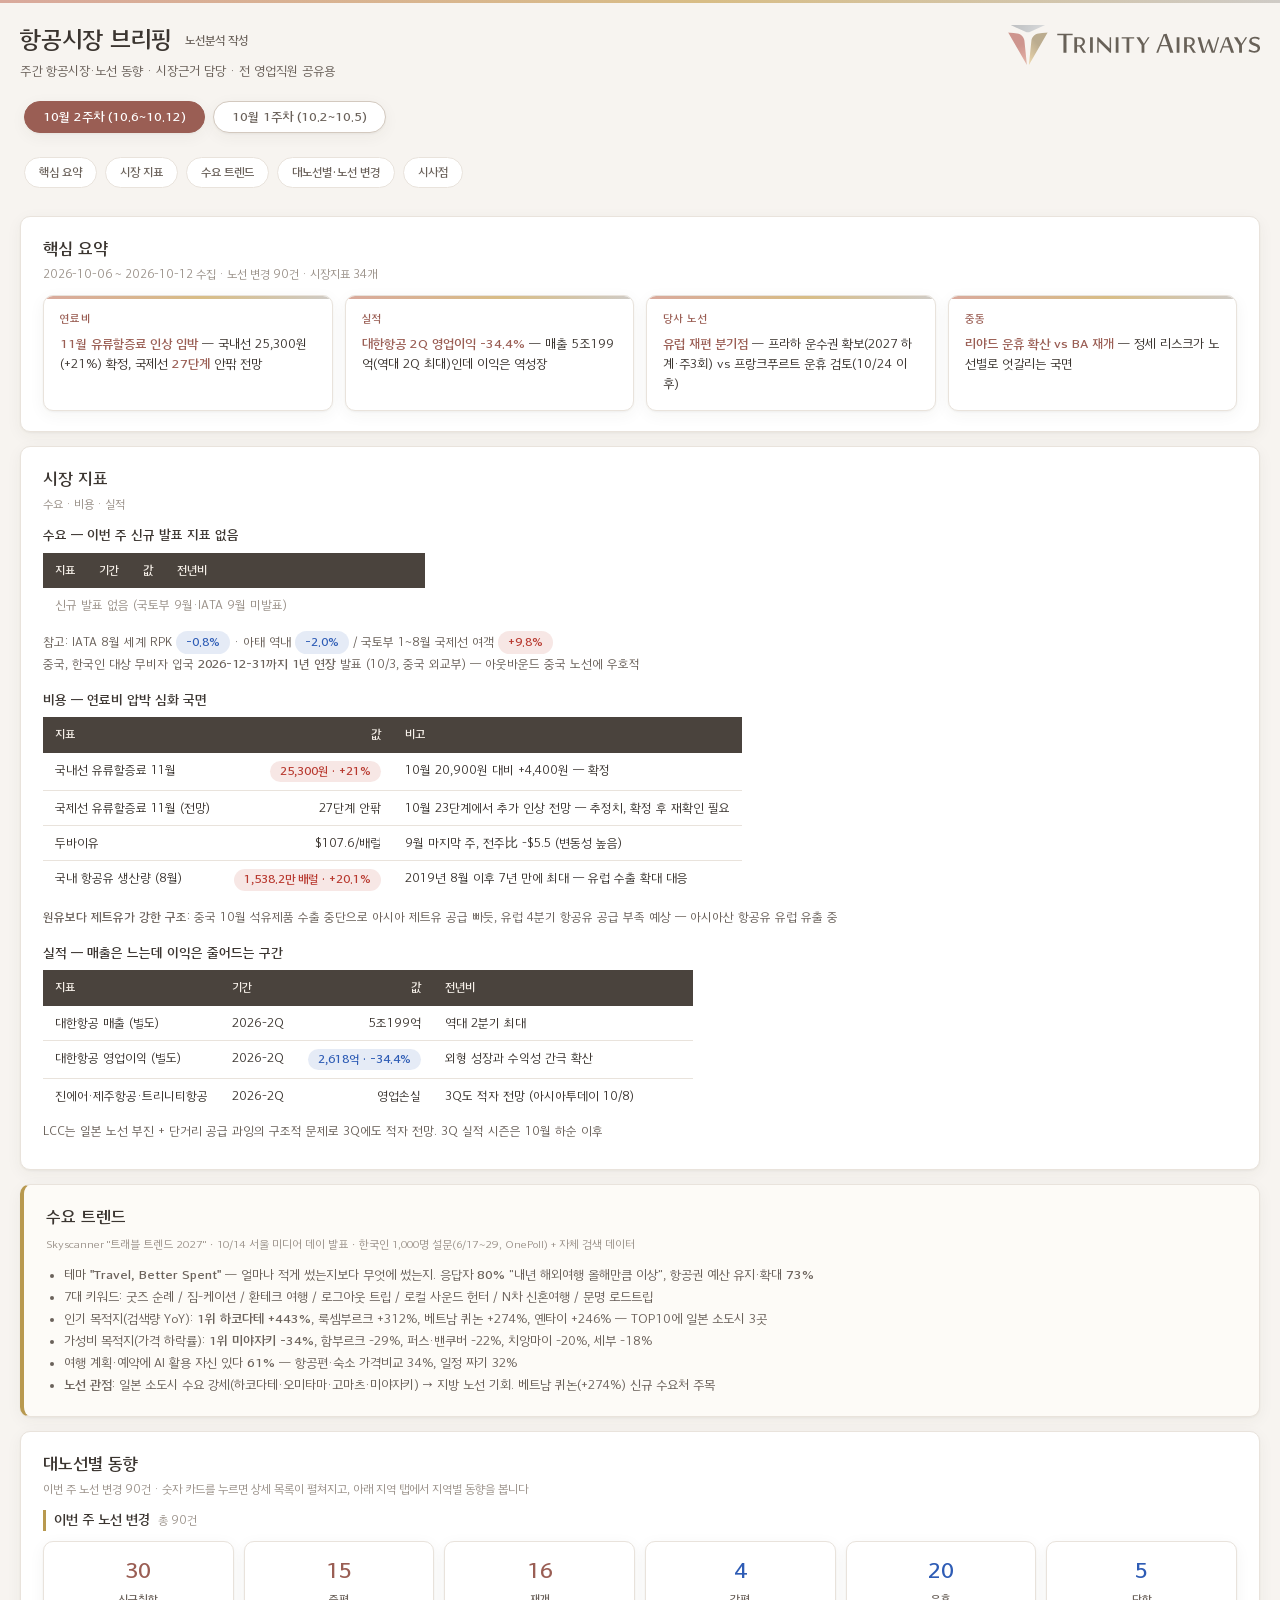
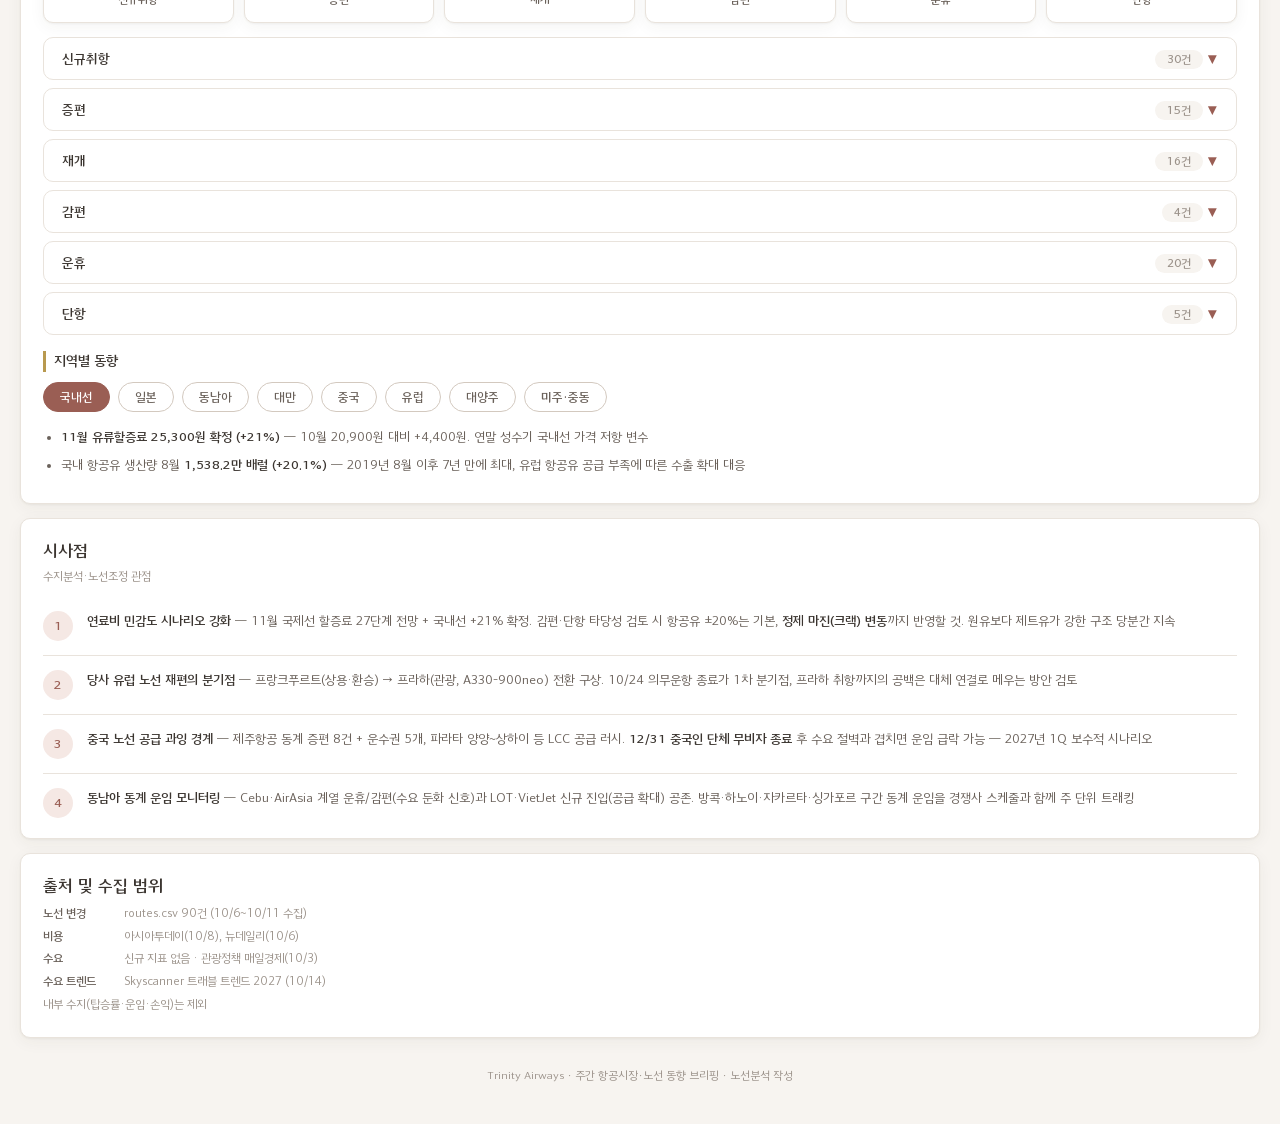
==== commit eea3ee5e: "영문 머리말 삭제, 노선 변경을 대노선별 동향에 통합, 지역 탭 중복 표시 수정 Co-Authored-By: Claude Opus 5.5 <noreply@anthropic.com>" ====
--- a/index.html
+++ b/index.html
@@ -4,6 +4,7 @@
 <meta charset="UTF-8">
 <meta name="viewport" content="width=device-width, initial-scale=1.0">
 <title>항공시장 브리핑</title>
+<meta name="robots" content="noindex,nofollow">
 <link rel="preconnect" href="https://fonts.googleapis.com">
 <link rel="preconnect" href="https://fonts.gstatic.com" crossorigin>
 <link href="https://fonts.googleapis.com/css2?family=IBM+Plex+Sans+KR:wght@400;500;600;700&family=IBM+Plex+Mono:wght@500;600&display=swap" rel="stylesheet">
@@ -120,8 +121,13 @@
 .src{line-height:1.9}.src b{display:inline-block;min-width:78px}.src .dim{color:var(--muted)}
 body,.weekpill,.regtab,.acc-head{font-family:"Daemyung","IBM Plex Sans KR","Malgun Gothic",sans-serif}
 .num,.stat .n{font-family:"Daemyung","IBM Plex Mono",monospace}
-@font-face{font-family:"Daemyung";font-weight:400;src:url([data-uri]) format("woff")}
-@font-face{font-family:"Daemyung";font-weight:700;src:url([data-uri]) format("woff")}
+
+/* 대노선별 동향 안의 소제목 */
+.card h3.blk{font-size:14px;font-weight:700;margin:16px 0 10px;padding-left:8px;border-left:3px solid var(--gold)}
+.card h3.blk:first-of-type{margin-top:4px}
+.card h3.blk .blk-n{font-size:12px;color:var(--muted);font-weight:500;margin-left:4px}
+@font-face{font-family:"Daemyung";font-weight:400;src:url([data-uri]) format("woff")}
+@font-face{font-family:"Daemyung";font-weight:700;src:url([data-uri]) format("woff")}
 </style>
 </head>
 <body>
@@ -178,11 +184,11 @@
 <!-- ===== 10월 2주차 (10.6~10.12) ===== -->
 <main data-week="w202610W2">
 <div class="secnav">
-  <a href="#w202610W2-s1">핵심 요약</a><a href="#w202610W2-s2">시장 지표</a><a href="#w202610W2-s3">수요 트렌드</a><a href="#w202610W2-s4">노선 변경</a><a href="#w202610W2-s5">대노선별 동향</a><a href="#w202610W2-s6">시사점</a>
+  <a href="#w202610W2-s1">핵심 요약</a><a href="#w202610W2-s2">시장 지표</a><a href="#w202610W2-s3">수요 트렌드</a><a href="#w202610W2-s5">대노선별·노선 변경</a><a href="#w202610W2-s6">시사점</a>
 </div>
 
 <div class="card" id="w202610W2-s1">
-  <h2><span class="kicker">KEY TAKEAWAYS</span> 핵심 요약</h2>
+  <h2>핵심 요약</h2>
   <div class="sub">2026-10-06 ~ 2026-10-12 수집 · 노선 변경 90건 · 시장지표 34개</div>
   <div class="sumgrid">
     <div class="sumcard"><div class="tag">연료비</div><div class="txt"><b>11월 유류할증료 인상 임박</b> — 국내선 <span class="num">25,300원(+21%)</span> 확정, 국제선 <b>27단계</b> 안팎 전망</div></div>
@@ -193,7 +199,7 @@
 </div>
 
 <div class="card mkt" id="w202610W2-s2">
-  <h2><span class="kicker">MARKET</span> 시장 지표</h2>
+  <h2>시장 지표</h2>
   <div class="sub">수요 · 비용 · 실적</div>
   <h3>수요 — 이번 주 신규 발표 지표 없음</h3>
   <table><thead><tr><th>지표</th><th>기간</th><th class="num">값</th><th>전년비</th></tr></thead>
@@ -217,7 +223,7 @@
 </div>
 
 <div class="card trend" id="w202610W2-s3">
-  <h2><span class="kicker">DEMAND TREND</span> 수요 트렌드</h2>
+  <h2>수요 트렌드</h2>
   <div class="src">Skyscanner "트래블 트렌드 2027" · 10/14 서울 미디어 데이 발표 · 한국인 1,000명 설문(6/17~29, OnePoll) + 자체 검색 데이터</div>
   <ul>
     <li>테마 <b>"Travel, Better Spent"</b> — 얼마나 적게 썼는지보다 무엇에 썼는지. 응답자 <b>80%</b> "내년 해외여행 올해만큼 이상", 항공권 예산 유지·확대 <b>73%</b></li>
@@ -229,9 +235,10 @@
   </ul>
 </div>
 
-<div class="card" id="w202610W2-s4">
-  <h2><span class="kicker">NETWORK CHANGES</span> 이번 주 노선 변경 <span style="font-size:12px;color:var(--muted);font-weight:500">총 90건</span></h2>
-  <div class="sub">카드를 누르면 상세 목록이 펼쳐집니다</div>
+<div class="card" id="w202610W2-s5">
+  <h2>대노선별 동향</h2>
+  <div class="sub">이번 주 노선 변경 90건 · 숫자 카드를 누르면 상세 목록이 펼쳐지고, 아래 지역 탭에서 지역별 동향을 봅니다</div>
+  <h3 class="blk">이번 주 노선 변경 <span class="blk-n">총 90건</span></h3>
   <div class="statrow">
     <div class="stat new" data-acc="w202610W2-new"><div class="n">30</div><div class="l">신규취항</div></div>
     <div class="stat new" data-acc="w202610W2-inc"><div class="n">15</div><div class="l">증편</div></div>
@@ -280,12 +287,8 @@
   <div class="acc" id="w202610W2-end"><button class="acc-head">단항 <span><span class="cnt">5건</span> <span class="arrow">▼</span></span></button><div class="acc-body"><ul>
     <li>American 5개 노선 단항 (2027 하계 스케줄 개편: 마이애미~몬트리올/툴룸, 피닉스~프로보, 시카고~링컨, 댈러스~앨버니)</li>
   </ul></div></div>
-</div>
-
-<div class="card" id="w202610W2-s5">
-  <h2><span class="kicker">BY REGION</span> 대노선별 동향</h2>
-  <div class="sub">지역 탭을 눌러 확인 — 전 지역 동일 수준 서술</div>
-  <div class="regtabs" data-reg="w2">
+  <h3 class="blk">지역별 동향</h3>
+  <div class="regtabs" data-reg="w202610W2">
     <button class="regtab active" data-r="w202610W2-r-dom">국내선</button>
     <button class="regtab" data-r="w202610W2-r-jp">일본</button>
     <button class="regtab" data-r="w202610W2-r-sea">동남아</button>
@@ -344,7 +347,7 @@
 </div>
 
 <div class="card" id="w202610W2-s6">
-  <h2><span class="kicker">IMPLICATIONS</span> 시사점</h2>
+  <h2>시사점</h2>
   <div class="sub">수지분석·노선조정 관점</div>
   <div class="insight"><div class="no">1</div><div class="tx"><b>연료비 민감도 시나리오 강화</b> — 11월 국제선 할증료 27단계 전망 + 국내선 +21% 확정. 감편·단항 타당성 검토 시 항공유 ±20%는 기본, <b>정제 마진(크랙) 변동</b>까지 반영할 것. 원유보다 제트유가 강한 구조 당분간 지속</div></div>
   <div class="insight"><div class="no">2</div><div class="tx"><b>당사 유럽 노선 재편의 분기점</b> — 프랑크푸르트(상용·환승) → 프라하(관광, A330-900neo) 전환 구상. 10/24 의무운항 종료가 1차 분기점, 프라하 취항까지의 공백은 대체 연결로 메우는 방안 검토</div></div>
@@ -353,7 +356,7 @@
 </div>
 
 <div class="card">
-  <h2><span class="kicker">SOURCES</span> 출처 및 수집 범위</h2>
+  <h2>출처 및 수집 범위</h2>
   <div class="src">
     <b>노선 변경</b> routes.csv 90건 (10/6~10/11 수집)<br>
     <b>비용</b> 아시아투데이(10/8), 뉴데일리(10/6)<br>
@@ -367,11 +370,11 @@
 <!-- ===== 10월 1주차 (10.2~10.5) ===== -->
 <main data-week="w202610W1" hidden>
 <div class="secnav">
-  <a href="#w202610W1-s1">핵심 요약</a><a href="#w202610W1-s2">시장 지표</a><a href="#w202610W1-s3">수요 트렌드</a><a href="#w202610W1-s4">노선 변경</a><a href="#w202610W1-s5">대노선별 동향</a><a href="#w202610W1-s6">시사점</a>
+  <a href="#w202610W1-s1">핵심 요약</a><a href="#w202610W1-s2">시장 지표</a><a href="#w202610W1-s3">수요 트렌드</a><a href="#w202610W1-s5">대노선별·노선 변경</a><a href="#w202610W1-s6">시사점</a>
 </div>
 
 <div class="card" id="w202610W1-s1">
-  <h2><span class="kicker">KEY TAKEAWAYS</span> 핵심 요약</h2>
+  <h2>핵심 요약</h2>
   <div class="sub">2026-10-02 ~ 2026-10-05 수집 · 노선 변경 25건 · 시장지표 30개</div>
   <div class="sumgrid">
     <div class="sumcard"><div class="tag">연료비·환율</div><div class="txt"><b>유류할증료 10월 23단계(+2단계)</b> — MOPS <span class="num">$158.57(+6.2%)</span>, 환율 6개월 만에 1,400원대 복귀</div></div>
@@ -382,7 +385,7 @@
 </div>
 
 <div class="card mkt" id="w202610W1-s2">
-  <h2><span class="kicker">MARKET</span> 시장 지표</h2>
+  <h2>시장 지표</h2>
   <div class="sub">수요 · 비용 · 실적</div>
   <h3>수요 — 글로벌은 중동 발목, 아태 역내는 정체</h3>
   <table><thead><tr><th>지표</th><th>기간</th><th class="num">값</th><th>전년비</th></tr></thead><tbody>
@@ -406,13 +409,14 @@
 </div>
 
 <div class="card trend" id="w202610W1-s3">
-  <h2><span class="kicker">DEMAND TREND</span> 수요 트렌드</h2>
+  <h2>수요 트렌드</h2>
   <div class="src">이번 주 신규 트렌드 발표 없음</div>
 </div>
 
-<div class="card" id="w202610W1-s4">
-  <h2><span class="kicker">NETWORK CHANGES</span> 이번 주 노선 변경 <span style="font-size:12px;color:var(--muted);font-weight:500">총 25건</span></h2>
-  <div class="sub">카드를 누르면 상세 목록이 펼쳐집니다</div>
+<div class="card" id="w202610W1-s5">
+  <h2>대노선별 동향</h2>
+  <div class="sub">이번 주 노선 변경 25건 · 숫자 카드를 누르면 상세 목록이 펼쳐지고, 아래 지역 탭에서 지역별 동향을 봅니다</div>
+  <h3 class="blk">이번 주 노선 변경 <span class="blk-n">총 25건</span></h3>
   <div class="statrow">
     <div class="stat new" data-acc="w202610W1-new"><div class="n">13</div><div class="l">신규취항</div></div>
     <div class="stat new" data-acc="w202610W1-inc"><div class="n">3</div><div class="l">증편</div></div>
@@ -454,12 +458,8 @@
   <div class="acc" id="w202610W1-end"><button class="acc-head">단항 <span><span class="cnt">1건</span> <span class="arrow">▼</span></span></button><div class="acc-body"><ul>
     <li>Loganair 맨섬~런던 시티: 단항 (10/25~) — 수요 검토 결과 종료, 히스로 편으로 대체</li>
   </ul></div></div>
-</div>
-
-<div class="card" id="w202610W1-s5">
-  <h2><span class="kicker">BY REGION</span> 대노선별 동향</h2>
-  <div class="sub">지역 탭을 눌러 확인 — 전 지역 동일 수준 서술</div>
-  <div class="regtabs" data-reg="w1">
+  <h3 class="blk">지역별 동향</h3>
+  <div class="regtabs" data-reg="w202610W1">
     <button class="regtab active" data-r="w202610W1-r-dom">국내선</button>
     <button class="regtab" data-r="w202610W1-r-jp">일본</button>
     <button class="regtab" data-r="w202610W1-r-sea">동남아</button>
@@ -504,7 +504,7 @@
 </div>
 
 <div class="card" id="w202610W1-s6">
-  <h2><span class="kicker">IMPLICATIONS</span> 시사점</h2>
+  <h2>시사점</h2>
   <div class="sub">수지분석·노선조정 관점</div>
   <div class="insight"><div class="no">1</div><div class="tx"><b>연료비·환율 이중 압박</b> — 유류할증료 10월 23단계(+2), MOPS +6.2%, 환율 1,400원대 복귀. 감편·단항 타당성 검토 시 연료비 민감도 시나리오(항공유 ±20%) 반영 필요</div></div>
   <div class="insight"><div class="no">2</div><div class="tx"><b>중동 정세 리스크 상시화</b> — 운휴 4건 중 3건이 중동발. 중동 경유 동남아-유럽 장거리 노선 수지 검토 시 정세 리스크 프리미엄 반영 검토</div></div>
@@ -513,7 +513,7 @@
 </div>
 
 <div class="card">
-  <h2><span class="kicker">SOURCES</span> 출처 및 수집 범위</h2>
+  <h2>출처 및 수집 범위</h2>
   <div class="src">
     <b>노선 변경</b> 25건 (10/2~10/5 수집)<br>
     <b>수요</b> IATA 8월 통계 (10/2~10/3 보도)<br>
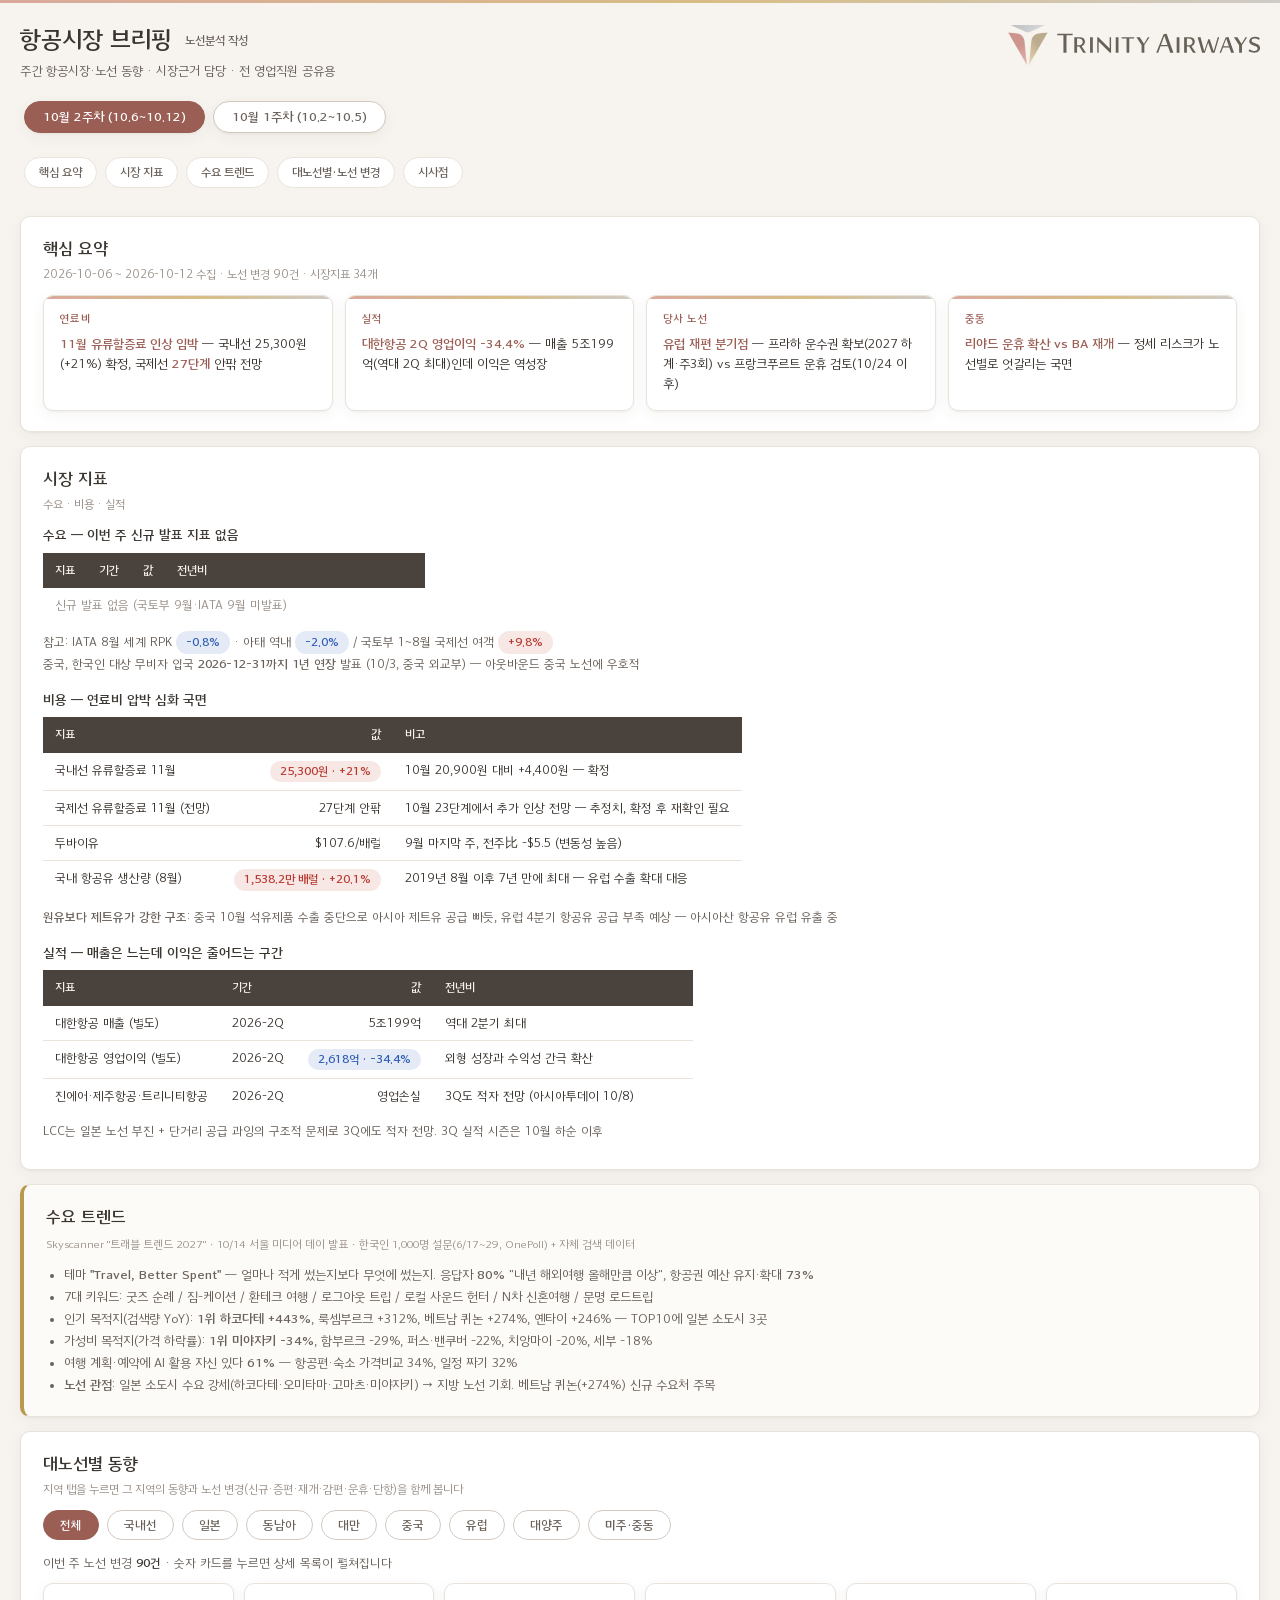
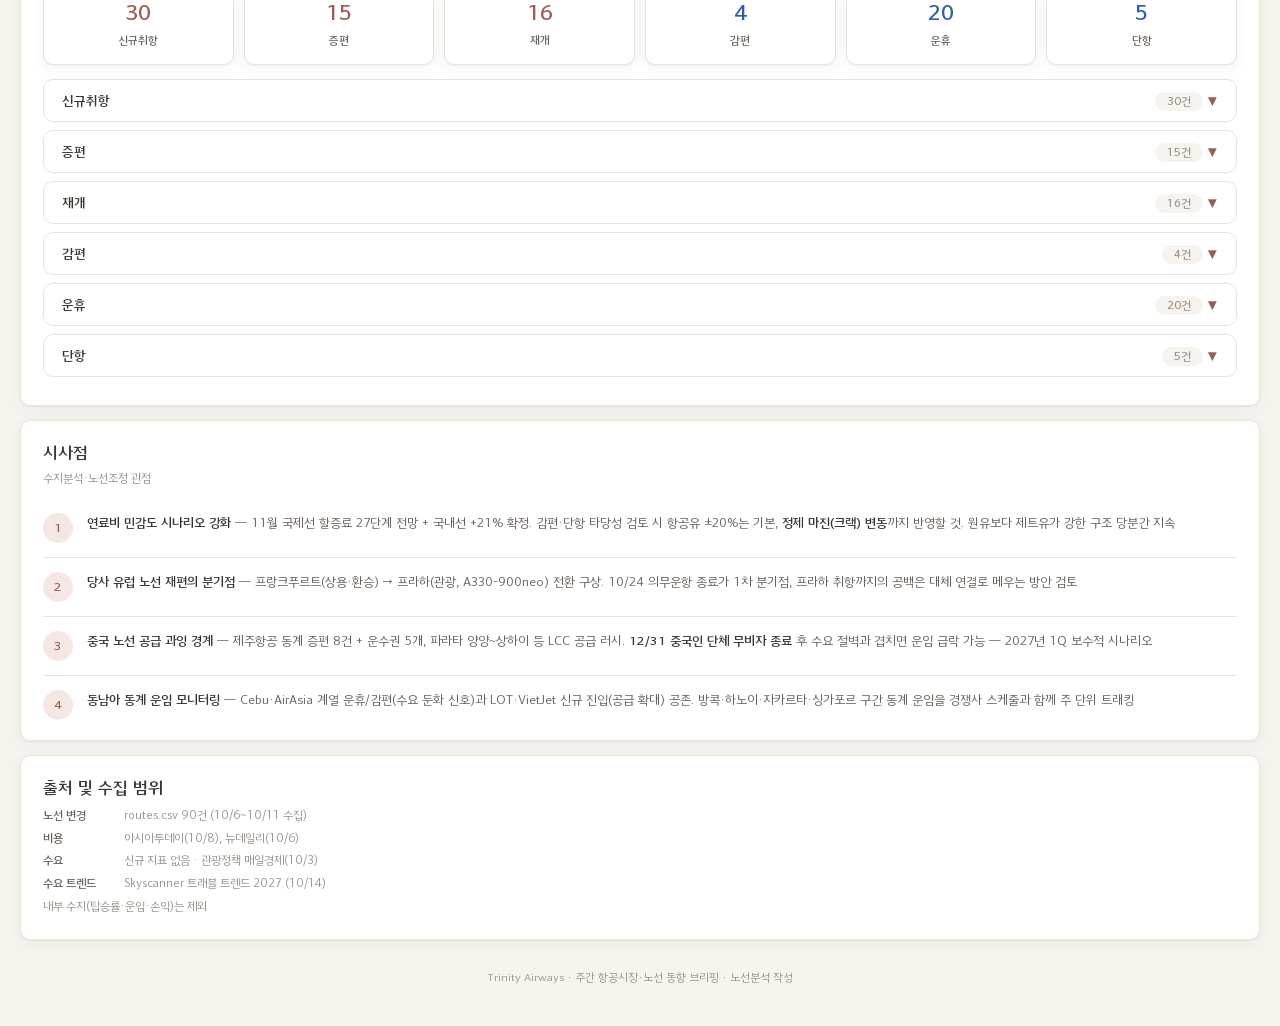
==== commit 4f50c933: "지역 탭에 그 지역 노선 변경(신규·증편·재개·감편·운휴·단항) 함께 표시, 전체 탭 추가 Co-Authored-By: Claude Opus 5.5 <noreply@anthropi" ====
--- a/index.html
+++ b/index.html
@@ -126,8 +126,21 @@
 .card h3.blk{font-size:14px;font-weight:700;margin:16px 0 10px;padding-left:8px;border-left:3px solid var(--gold)}
 .card h3.blk:first-of-type{margin-top:4px}
 .card h3.blk .blk-n{font-size:12px;color:var(--muted);font-weight:500;margin-left:4px}
-@font-face{font-family:"Daemyung";font-weight:400;src:url([data-uri]) format("woff")}
-@font-face{font-family:"Daemyung";font-weight:700;src:url([data-uri]) format("woff")}
+
+/* 지역 탭 안 동향 + 노선 변경 */
+.chg-total{font-size:12.5px;color:var(--text2);margin-bottom:10px}
+.rg-h{font-size:13px;font-weight:700;margin:4px 0 8px;color:var(--text)}
+.rg-chg{margin-top:16px;padding-top:12px;border-top:1px dashed var(--border)}
+.rg-chips{display:flex;gap:6px;flex-wrap:wrap;margin-bottom:10px}
+.rg-chip{font-size:12px;border:1px solid var(--border);border-radius:999px;padding:3px 10px;color:var(--text2);background:var(--card)}
+.rg-chip.new b{color:var(--accent)}.rg-chip.down b{color:var(--down)}
+.rg-grp{margin-bottom:10px}.rg-gh{font-size:12.5px;font-weight:700;color:var(--accent);margin-bottom:2px}
+.regpanel .none{color:var(--muted);font-size:13px}
+
+/* 좁은 화면: 표가 넘치면 카드 안에서만 가로 스크롤 */
+.card{overflow-x:auto}
+@font-face{font-family:"Daemyung";font-weight:400;src:url([data-uri]) format("woff")}
+@font-face{font-family:"Daemyung";font-weight:700;src:url([data-uri]) format("woff")}
 </style>
 </head>
 <body>
@@ -237,59 +250,11 @@
 
 <div class="card" id="w202610W2-s5">
   <h2>대노선별 동향</h2>
-  <div class="sub">이번 주 노선 변경 90건 · 숫자 카드를 누르면 상세 목록이 펼쳐지고, 아래 지역 탭에서 지역별 동향을 봅니다</div>
-  <h3 class="blk">이번 주 노선 변경 <span class="blk-n">총 90건</span></h3>
-  <div class="statrow">
-    <div class="stat new" data-acc="w202610W2-new"><div class="n">30</div><div class="l">신규취항</div></div>
-    <div class="stat new" data-acc="w202610W2-inc"><div class="n">15</div><div class="l">증편</div></div>
-    <div class="stat new" data-acc="w202610W2-re"><div class="n">16</div><div class="l">재개</div></div>
-    <div class="stat down" data-acc="w202610W2-dec"><div class="n">4</div><div class="l">감편</div></div>
-    <div class="stat down" data-acc="w202610W2-sus"><div class="n">20</div><div class="l">운휴</div></div>
-    <div class="stat down" data-acc="w202610W2-end"><div class="n">5</div><div class="l">단항</div></div>
-  </div>
-  <div class="acc" id="w202610W2-new"><button class="acc-head">신규취항 <span><span class="cnt">30건</span> <span class="arrow">▼</span></span></button><div class="acc-body"><ul>
-    <li><b>제주항공 중국 5개 노선 운수권 확보</b> (취항 시기 미정): 인천~베이징(주7)·창사(주4), 대구~상하이(주3), 제주~청두(주2)·충칭(주3) — 동계 중국 공급 확대 포석</li>
-    <li><b>트리니티항공 인천~프라하 (2027년 하계, 주3회, 운수권 확보·미확정)</b> — A330-900neo 도입 후, 에바항공 인터라인(9/29)으로 유럽 환승 연결 강화</li>
-    <li>파라타항공 양양~상하이 푸둥 (12월, 주2회) — 양양공항 국제선 정기편 재개</li>
-    <li><b>LOT 바르샤바~방콕 (10/7~, 주3회→동계 주5회)</b> / <b>바르샤바~하노이 (2027-03-31, 주3회)</b> — 유럽발 동남아 직항 확대</li>
-    <li>VietJet 프라하~하노이 (10/10, 주2회, 알마티 경유) — LCC의 유럽 진출 시도</li>
-    <li>Riyadh Air 리야드~자카르타 (11/16, 주3회) — 인도네시아 첫 취항</li>
-    <li>Thai Vietjet 쿠알라룸푸르~방콕 (10/9, 매일, 초기 탑승률 약 90% 보도)</li>
-    <li>VietJet 호치민~말레 (12/5, 주3회, 콜롬보 경유) / Air Astana 알마티~도쿄 나리타 (11/30, 주2회, JAL 코드쉐어)</li>
-    <li>에어로케이 마쓰야마~청주 (2027-01-02, 주3회, 일본 국토교통성 승인 조건부)</li>
-    <li>SWISS 취리히~벵갈루루 (10/28, 주5회) / Delta 애틀랜타~리야드 (10/23, 미국 항공사 최초) / Air France 파리~내슈빌·샌디에이고 (2027-05)</li>
-    <li>flyadeal 뭄바이~리야드 / Air Arabia 샤르자~암만시티 / Etihad 아부다비~레드시티 / Aegean 아테네~다마스쿠스 등</li>
-    <li>DB 보완: <b>트리니티항공 인천~고베 (12/18, 매일)</b> — 보도일 9/16, DB 누락분 추가</li>
-  </ul></div></div>
-  <div class="acc" id="w202610W2-inc"><button class="acc-head">증편 <span><span class="cnt">15건</span> <span class="arrow">▼</span></span></button><div class="acc-body"><ul>
-    <li><b>제주항공 중국 노선 동계 증편 8건</b>: 부산~상하이 주4→7회(매일), 인천~칭다오 주7→11회, 인천~웨이하이 주7→10회, 부산~장자제 주2→4회, 인천/대구/부산~구이린 + 대구~스자좡 운항 기간 연장 (10/25~11월 말)</li>
-    <li><b>대한항공 인천~시애틀 주7→12회 증편 (10/12~)</b> — 아시아나 운휴분 흡수, 통합 과정 노선 재편</li>
-    <li>루프트한자그룹 일본 확대: 프랑크푸르트~나고야 재개 (2027-03-29), 프랑크푸르트~나리타 매일 증편, SWISS 취리히~나리타 주7회</li>
-  </ul></div></div>
-  <div class="acc" id="w202610W2-re"><button class="acc-head">재개 <span><span class="cnt">16건</span> <span class="arrow">▼</span></span></button><div class="acc-body"><ul>
-    <li>제주항공 일본 재개: 인천~가고시마 (10/25, 주7회), 인천~하코다테 (12/1, 주7회)</li>
-    <li><b>BA 중동 4개 노선 재개</b>: 텔아비브 (10/25), 두바이·리야드 (11/3), 암만 (11/4), 바레인 (2027-03-28) — 중동 정세 소강 판단</li>
-    <li>SAS 코펜하겐~뭄바이 17년 만 복귀 (10/2, 주5회)</li>
-    <li>트리니티항공 라운드업: 인천~선양 6월 재개, 인천~칭다오·지난 7월부터 매일 운항</li>
-  </ul></div></div>
-  <div class="acc" id="w202610W2-dec"><button class="acc-head">감편 <span><span class="cnt">4건</span> <span class="arrow">▼</span></span></button><div class="acc-body"><ul>
-    <li>Cebu Pacific: 세부~싱가포르·마닐라~자카르타/쿠알라룸푸르 감편 (결산)</li>
-    <li>Mandarin 가오슝~화롄 주7→5회 감편 (탑승률 저조)</li>
-  </ul></div></div>
-  <div class="acc" id="w202610W2-sus"><button class="acc-head">운휴 <span><span class="cnt">20건</span> <span class="arrow">▼</span></span></button><div class="acc-body"><ul>
-    <li><b>후티 드론 공격 후 리야드 운휴 확산</b>: Philippine Airlines (10/8~10/11), Cebu Pacific (10/9~10/13), Air India + Air India Express (연장, 재개일 미정), Akasa (10/11까지)</li>
-    <li><b>아시아나 인천~시애틀 운휴 (10/12~)</b> — 편명 전환이 아닌 별도 비운항, 대한항공 중심 재편</li>
-    <li><b>트리니티항공 인천~프랑크푸르트 운휴 검토 (10/24 이후, 미확정)</b> — 기업결합 의무운항 10/24 종료, 동계 예약 미오픈. 회사 입장 "확정된 사항 없음"</li>
-    <li><b>Cebu Pacific 동남아 노선 정리 (결산)</b>: 다바오~방콕·일로일로~방콕/싱가포르·클라크~하노이 운휴</li>
-    <li>Thai AirAsia: 방콕~구와하티/시안/상하이 푸둥 운휴 (결산) / AirAsia X KL~뉴델리 운휴 (10/25~) / AirAsia Philippines 마닐라~나리타 운휴 (결산)</li>
-    <li>Iberia 마드리드~도하 운휴 연장 (~2027-03-28) — 중동 정세 / AnimaWings 루마니아 전 네트워크 운항 중단 (법정 회생 절차)</li>
-  </ul></div></div>
-  <div class="acc" id="w202610W2-end"><button class="acc-head">단항 <span><span class="cnt">5건</span> <span class="arrow">▼</span></span></button><div class="acc-body"><ul>
-    <li>American 5개 노선 단항 (2027 하계 스케줄 개편: 마이애미~몬트리올/툴룸, 피닉스~프로보, 시카고~링컨, 댈러스~앨버니)</li>
-  </ul></div></div>
-  <h3 class="blk">지역별 동향</h3>
+  <div class="sub">지역 탭을 누르면 그 지역의 동향과 노선 변경(신규·증편·재개·감편·운휴·단항)을 함께 봅니다</div>
+  
   <div class="regtabs" data-reg="w202610W2">
-    <button class="regtab active" data-r="w202610W2-r-dom">국내선</button>
+    <button class="regtab active" data-r="w202610W2-r-all">전체</button>
+    <button class="regtab" data-r="w202610W2-r-dom">국내선</button>
     <button class="regtab" data-r="w202610W2-r-jp">일본</button>
     <button class="regtab" data-r="w202610W2-r-sea">동남아</button>
     <button class="regtab" data-r="w202610W2-r-tw">대만</button>
@@ -298,7 +263,58 @@
     <button class="regtab" data-r="w202610W2-r-oc">대양주</button>
     <button class="regtab" data-r="w202610W2-r-am">미주·중동</button>
   </div>
-  <div class="regpanel active" id="w202610W2-r-dom"><ul>
+  <div class="regpanel active" id="w202610W2-r-all" data-all="1">
+    <div class="chg-total">이번 주 노선 변경 <b>90건</b> · 숫자 카드를 누르면 상세 목록이 펼쳐집니다</div>
+    <div class="statrow">
+    <div class="stat new" data-acc="w202610W2-new"><div class="n">30</div><div class="l">신규취항</div></div>
+    <div class="stat new" data-acc="w202610W2-inc"><div class="n">15</div><div class="l">증편</div></div>
+    <div class="stat new" data-acc="w202610W2-re"><div class="n">16</div><div class="l">재개</div></div>
+    <div class="stat down" data-acc="w202610W2-dec"><div class="n">4</div><div class="l">감편</div></div>
+    <div class="stat down" data-acc="w202610W2-sus"><div class="n">20</div><div class="l">운휴</div></div>
+    <div class="stat down" data-acc="w202610W2-end"><div class="n">5</div><div class="l">단항</div></div>
+  </div>
+  <div class="acc" id="w202610W2-new"><button class="acc-head">신규취항 <span><span class="cnt">30건</span> <span class="arrow">▼</span></span></button><div class="acc-body"><ul>
+    <li data-rg="cn"><b>제주항공 중국 5개 노선 운수권 확보</b> (취항 시기 미정): 인천~베이징(주7)·창사(주4), 대구~상하이(주3), 제주~청두(주2)·충칭(주3) — 동계 중국 공급 확대 포석</li>
+    <li data-rg="eu"><b>트리니티항공 인천~프라하 (2027년 하계, 주3회, 운수권 확보·미확정)</b> — A330-900neo 도입 후, 에바항공 인터라인(9/29)으로 유럽 환승 연결 강화</li>
+    <li data-rg="cn">파라타항공 양양~상하이 푸둥 (12월, 주2회) — 양양공항 국제선 정기편 재개</li>
+    <li data-rg="eu sea"><b>LOT 바르샤바~방콕 (10/7~, 주3회→동계 주5회)</b> / <b>바르샤바~하노이 (2027-03-31, 주3회)</b> — 유럽발 동남아 직항 확대</li>
+    <li data-rg="eu sea">VietJet 프라하~하노이 (10/10, 주2회, 알마티 경유) — LCC의 유럽 진출 시도</li>
+    <li data-rg="am sea">Riyadh Air 리야드~자카르타 (11/16, 주3회) — 인도네시아 첫 취항</li>
+    <li data-rg="sea">Thai Vietjet 쿠알라룸푸르~방콕 (10/9, 매일, 초기 탑승률 약 90% 보도)</li>
+    <li data-rg="sea jp">VietJet 호치민~말레 (12/5, 주3회, 콜롬보 경유) / Air Astana 알마티~도쿄 나리타 (11/30, 주2회, JAL 코드쉐어)</li>
+    <li data-rg="jp">에어로케이 마쓰야마~청주 (2027-01-02, 주3회, 일본 국토교통성 승인 조건부)</li>
+    <li data-rg="eu am">SWISS 취리히~벵갈루루 (10/28, 주5회) / Delta 애틀랜타~리야드 (10/23, 미국 항공사 최초) / Air France 파리~내슈빌·샌디에이고 (2027-05)</li>
+    <li data-rg="am eu">flyadeal 뭄바이~리야드 / Air Arabia 샤르자~암만시티 / Etihad 아부다비~레드시티 / Aegean 아테네~다마스쿠스 등</li>
+    <li data-rg="jp">DB 보완: <b>트리니티항공 인천~고베 (12/18, 매일)</b> — 보도일 9/16, DB 누락분 추가</li>
+  </ul></div></div>
+  <div class="acc" id="w202610W2-inc"><button class="acc-head">증편 <span><span class="cnt">15건</span> <span class="arrow">▼</span></span></button><div class="acc-body"><ul>
+    <li data-rg="cn"><b>제주항공 중국 노선 동계 증편 8건</b>: 부산~상하이 주4→7회(매일), 인천~칭다오 주7→11회, 인천~웨이하이 주7→10회, 부산~장자제 주2→4회, 인천/대구/부산~구이린 + 대구~스자좡 운항 기간 연장 (10/25~11월 말)</li>
+    <li data-rg="am"><b>대한항공 인천~시애틀 주7→12회 증편 (10/12~)</b> — 아시아나 운휴분 흡수, 통합 과정 노선 재편</li>
+    <li data-rg="jp eu">루프트한자그룹 일본 확대: 프랑크푸르트~나고야 재개 (2027-03-29), 프랑크푸르트~나리타 매일 증편, SWISS 취리히~나리타 주7회</li>
+  </ul></div></div>
+  <div class="acc" id="w202610W2-re"><button class="acc-head">재개 <span><span class="cnt">16건</span> <span class="arrow">▼</span></span></button><div class="acc-body"><ul>
+    <li data-rg="jp">제주항공 일본 재개: 인천~가고시마 (10/25, 주7회), 인천~하코다테 (12/1, 주7회)</li>
+    <li data-rg="am eu"><b>BA 중동 4개 노선 재개</b>: 텔아비브 (10/25), 두바이·리야드 (11/3), 암만 (11/4), 바레인 (2027-03-28) — 중동 정세 소강 판단</li>
+    <li data-rg="eu">SAS 코펜하겐~뭄바이 17년 만 복귀 (10/2, 주5회)</li>
+    <li data-rg="cn">트리니티항공 라운드업: 인천~선양 6월 재개, 인천~칭다오·지난 7월부터 매일 운항</li>
+  </ul></div></div>
+  <div class="acc" id="w202610W2-dec"><button class="acc-head">감편 <span><span class="cnt">4건</span> <span class="arrow">▼</span></span></button><div class="acc-body"><ul>
+    <li data-rg="sea">Cebu Pacific: 세부~싱가포르·마닐라~자카르타/쿠알라룸푸르 감편 (결산)</li>
+    <li data-rg="tw">Mandarin 가오슝~화롄 주7→5회 감편 (탑승률 저조)</li>
+  </ul></div></div>
+  <div class="acc" id="w202610W2-sus"><button class="acc-head">운휴 <span><span class="cnt">20건</span> <span class="arrow">▼</span></span></button><div class="acc-body"><ul>
+    <li data-rg="am sea"><b>후티 드론 공격 후 리야드 운휴 확산</b>: Philippine Airlines (10/8~10/11), Cebu Pacific (10/9~10/13), Air India + Air India Express (연장, 재개일 미정), Akasa (10/11까지)</li>
+    <li data-rg="am"><b>아시아나 인천~시애틀 운휴 (10/12~)</b> — 편명 전환이 아닌 별도 비운항, 대한항공 중심 재편</li>
+    <li data-rg="eu"><b>트리니티항공 인천~프랑크푸르트 운휴 검토 (10/24 이후, 미확정)</b> — 기업결합 의무운항 10/24 종료, 동계 예약 미오픈. 회사 입장 "확정된 사항 없음"</li>
+    <li data-rg="sea"><b>Cebu Pacific 동남아 노선 정리 (결산)</b>: 다바오~방콕·일로일로~방콕/싱가포르·클라크~하노이 운휴</li>
+    <li data-rg="sea cn">Thai AirAsia: 방콕~구와하티/시안/상하이 푸둥 운휴 (결산) / AirAsia X KL~뉴델리 운휴 (10/25~) / AirAsia Philippines 마닐라~나리타 운휴 (결산)</li>
+    <li data-rg="eu am">Iberia 마드리드~도하 운휴 연장 (~2027-03-28) — 중동 정세 / AnimaWings 루마니아 전 네트워크 운항 중단 (법정 회생 절차)</li>
+  </ul></div></div>
+  <div class="acc" id="w202610W2-end"><button class="acc-head">단항 <span><span class="cnt">5건</span> <span class="arrow">▼</span></span></button><div class="acc-body"><ul>
+    <li data-rg="am">American 5개 노선 단항 (2027 하계 스케줄 개편: 마이애미~몬트리올/툴룸, 피닉스~프로보, 시카고~링컨, 댈러스~앨버니)</li>
+  </ul></div></div>
+  </div>
+  <div class="regpanel" id="w202610W2-r-dom"><ul>
     <li><b>11월 유류할증료 25,300원 확정 (+21%)</b> — 10월 20,900원 대비 +4,400원. 연말 성수기 국내선 가격 저항 변수</li>
     <li>국내 항공유 생산량 8월 <b>1,538.2만 배럴 (+20.1%)</b> — 2019년 8월 이후 7년 만에 최대, 유럽 항공유 공급 부족에 따른 수출 확대 대응</li>
   </ul></div>
@@ -415,52 +431,11 @@
 
 <div class="card" id="w202610W1-s5">
   <h2>대노선별 동향</h2>
-  <div class="sub">이번 주 노선 변경 25건 · 숫자 카드를 누르면 상세 목록이 펼쳐지고, 아래 지역 탭에서 지역별 동향을 봅니다</div>
-  <h3 class="blk">이번 주 노선 변경 <span class="blk-n">총 25건</span></h3>
-  <div class="statrow">
-    <div class="stat new" data-acc="w202610W1-new"><div class="n">13</div><div class="l">신규취항</div></div>
-    <div class="stat new" data-acc="w202610W1-inc"><div class="n">3</div><div class="l">증편</div></div>
-    <div class="stat new" data-acc="w202610W1-re"><div class="n">3</div><div class="l">재개</div></div>
-    <div class="stat down" data-acc="w202610W1-dec"><div class="n">1</div><div class="l">감편</div></div>
-    <div class="stat down" data-acc="w202610W1-sus"><div class="n">4</div><div class="l">운휴</div></div>
-    <div class="stat down" data-acc="w202610W1-end"><div class="n">1</div><div class="l">단항</div></div>
-  </div>
-  <div class="acc" id="w202610W1-new"><button class="acc-head">신규취항 <span><span class="cnt">13건</span> <span class="arrow">▼</span></span></button><div class="acc-body"><ul>
-    <li><b>에어부산 부산~치앙마이 (11/11, 주4회→12/22~2/28 주6회)</b> — 동계 성수기 수요 공략, 부산발 동남아 확대</li>
-    <li><b>STARLUX 타이베이~덴파사르 (10/1~)</b> — 대만-발리 직항, 인도네시아 2번째 노선</li>
-    <li><b>Virgin Atlantic 런던 히스로~푸켓 (10/18~, 주3회)</b> — 계절편, LHR-푸켓 유일 직항</li>
-    <li><b>Air Astana 아스타나~방콕 (12/11, 주2회)</b> — 태국 동계 수요 공략</li>
-    <li>Centrum Air 타슈켄트~마탈라(함반토타) (10/28~, 주2회, 계절편)</li>
-    <li>Emirates 두바이~헬싱키 (10/1~, 매일) — UAE-핀란드 최초 연중 논스톱</li>
-    <li>JetBlue 포트로더데일~바랑키야 (10/1~, 매일) / Jet2.com 영국 6개 공항~레이캬비크 (2027-28 동계)</li>
-    <li>LATAM 상파울루~카부프리우 (12/3~) / ~마카에 (2027-02~) / Contour 세인트토머스~신트마르턴 (10/5~, 주2회)</li>
-    <li>Ural 예카테린부르크~델리 (10/27~, 주3회)</li>
-    <li>트리니티항공 대구~샤먼 (하반기 운수권 배분, 주3회, 미확정 — 보도 9/16)</li>
-  </ul></div></div>
-  <div class="acc" id="w202610W1-inc"><button class="acc-head">증편 <span><span class="cnt">3건</span> <span class="arrow">▼</span></span></button><div class="acc-body"><ul>
-    <li>Etihad 아부다비~시드니: 주10회→주14회 (12/15~) — 중동-호주 환승 연결 강화</li>
-    <li>Riyadh Air 리야드~런던 히스로: 매일→주9회 (11/2~) — 취항 5개월 만 증편</li>
-    <li>Loganair 맨섬~런던 히스로: 주11회로 증편 (10/25~, LCY 노선 종료 대체)</li>
-  </ul></div></div>
-  <div class="acc" id="w202610W1-re"><button class="acc-head">재개 <span><span class="cnt">3건</span> <span class="arrow">▼</span></span></button><div class="acc-body"><ul>
-    <li>United 신시내티~샌프란시스코 (10/25~, 매일) — 2020년 이후 6년 만의 복귀</li>
-    <li>SWISS 취리히~텔아비브 (9/30~, 매일→동계 2X-daily) — 안보 사태 진정 후 수요 회복</li>
-    <li>Turkish 이스탄불~술라이마니야 (10/2~, 주4회→12/14 매일) — 이라크 영공 폐쇄 해제 후 복원</li>
-  </ul></div></div>
-  <div class="acc" id="w202610W1-dec"><button class="acc-head">감편 <span><span class="cnt">1건</span> <span class="arrow">▼</span></span></button><div class="acc-body"><ul>
-    <li>IndiGo 뭄바이~암스테르담: 매일→주3회 감편 (10/25~) — Norse 리스 종료·광동체 반납</li>
-  </ul></div></div>
-  <div class="acc" id="w202610W1-sus"><button class="acc-head">운휴 <span><span class="cnt">4건</span> <span class="arrow">▼</span></span></button><div class="acc-body"><ul>
-    <li>Cathay 홍콩~두바이 / 홍콩~리야드: 운휴 연장 (~2027-01-31) — 중동 정세 불안정 지속</li>
-    <li>핀에어 헬싱키~두바이: 동계 운휴 (10/25~2027-03-27) — 중동 정세 사유 (에미레이트만 유일 논스톱으로 잔류)</li>
-    <li>플라이두바이 두바이~텔아비브: 운휴 (9/30~) — 기내 조종사 공격 사건 조사 중, 재개일 미정</li>
-  </ul></div></div>
-  <div class="acc" id="w202610W1-end"><button class="acc-head">단항 <span><span class="cnt">1건</span> <span class="arrow">▼</span></span></button><div class="acc-body"><ul>
-    <li>Loganair 맨섬~런던 시티: 단항 (10/25~) — 수요 검토 결과 종료, 히스로 편으로 대체</li>
-  </ul></div></div>
-  <h3 class="blk">지역별 동향</h3>
+  <div class="sub">지역 탭을 누르면 그 지역의 동향과 노선 변경(신규·증편·재개·감편·운휴·단항)을 함께 봅니다</div>
+  
   <div class="regtabs" data-reg="w202610W1">
-    <button class="regtab active" data-r="w202610W1-r-dom">국내선</button>
+    <button class="regtab active" data-r="w202610W1-r-all">전체</button>
+    <button class="regtab" data-r="w202610W1-r-dom">국내선</button>
     <button class="regtab" data-r="w202610W1-r-jp">일본</button>
     <button class="regtab" data-r="w202610W1-r-sea">동남아</button>
     <button class="regtab" data-r="w202610W1-r-tw">대만</button>
@@ -469,7 +444,51 @@
     <button class="regtab" data-r="w202610W1-r-oc">대양주</button>
     <button class="regtab" data-r="w202610W1-r-am">미주·중동</button>
   </div>
-  <div class="regpanel active" id="w202610W1-r-dom"><ul>
+  <div class="regpanel active" id="w202610W1-r-all" data-all="1">
+    <div class="chg-total">이번 주 노선 변경 <b>25건</b> · 숫자 카드를 누르면 상세 목록이 펼쳐집니다</div>
+    <div class="statrow">
+    <div class="stat new" data-acc="w202610W1-new"><div class="n">13</div><div class="l">신규취항</div></div>
+    <div class="stat new" data-acc="w202610W1-inc"><div class="n">3</div><div class="l">증편</div></div>
+    <div class="stat new" data-acc="w202610W1-re"><div class="n">3</div><div class="l">재개</div></div>
+    <div class="stat down" data-acc="w202610W1-dec"><div class="n">1</div><div class="l">감편</div></div>
+    <div class="stat down" data-acc="w202610W1-sus"><div class="n">4</div><div class="l">운휴</div></div>
+    <div class="stat down" data-acc="w202610W1-end"><div class="n">1</div><div class="l">단항</div></div>
+  </div>
+  <div class="acc" id="w202610W1-new"><button class="acc-head">신규취항 <span><span class="cnt">13건</span> <span class="arrow">▼</span></span></button><div class="acc-body"><ul>
+    <li data-rg="sea"><b>에어부산 부산~치앙마이 (11/11, 주4회→12/22~2/28 주6회)</b> — 동계 성수기 수요 공략, 부산발 동남아 확대</li>
+    <li data-rg="tw sea"><b>STARLUX 타이베이~덴파사르 (10/1~)</b> — 대만-발리 직항, 인도네시아 2번째 노선</li>
+    <li data-rg="eu sea"><b>Virgin Atlantic 런던 히스로~푸켓 (10/18~, 주3회)</b> — 계절편, LHR-푸켓 유일 직항</li>
+    <li data-rg="sea"><b>Air Astana 아스타나~방콕 (12/11, 주2회)</b> — 태국 동계 수요 공략</li>
+    <li data-rg="etc">Centrum Air 타슈켄트~마탈라(함반토타) (10/28~, 주2회, 계절편)</li>
+    <li data-rg="am eu">Emirates 두바이~헬싱키 (10/1~, 매일) — UAE-핀란드 최초 연중 논스톱</li>
+    <li data-rg="am eu">JetBlue 포트로더데일~바랑키야 (10/1~, 매일) / Jet2.com 영국 6개 공항~레이캬비크 (2027-28 동계)</li>
+    <li data-rg="am">LATAM 상파울루~카부프리우 (12/3~) / ~마카에 (2027-02~) / Contour 세인트토머스~신트마르턴 (10/5~, 주2회)</li>
+    <li data-rg="etc">Ural 예카테린부르크~델리 (10/27~, 주3회)</li>
+    <li data-rg="cn">트리니티항공 대구~샤먼 (하반기 운수권 배분, 주3회, 미확정 — 보도 9/16)</li>
+  </ul></div></div>
+  <div class="acc" id="w202610W1-inc"><button class="acc-head">증편 <span><span class="cnt">3건</span> <span class="arrow">▼</span></span></button><div class="acc-body"><ul>
+    <li data-rg="am oc">Etihad 아부다비~시드니: 주10회→주14회 (12/15~) — 중동-호주 환승 연결 강화</li>
+    <li data-rg="am eu">Riyadh Air 리야드~런던 히스로: 매일→주9회 (11/2~) — 취항 5개월 만 증편</li>
+    <li data-rg="eu">Loganair 맨섬~런던 히스로: 주11회로 증편 (10/25~, LCY 노선 종료 대체)</li>
+  </ul></div></div>
+  <div class="acc" id="w202610W1-re"><button class="acc-head">재개 <span><span class="cnt">3건</span> <span class="arrow">▼</span></span></button><div class="acc-body"><ul>
+    <li data-rg="am">United 신시내티~샌프란시스코 (10/25~, 매일) — 2020년 이후 6년 만의 복귀</li>
+    <li data-rg="eu am">SWISS 취리히~텔아비브 (9/30~, 매일→동계 2X-daily) — 안보 사태 진정 후 수요 회복</li>
+    <li data-rg="am eu">Turkish 이스탄불~술라이마니야 (10/2~, 주4회→12/14 매일) — 이라크 영공 폐쇄 해제 후 복원</li>
+  </ul></div></div>
+  <div class="acc" id="w202610W1-dec"><button class="acc-head">감편 <span><span class="cnt">1건</span> <span class="arrow">▼</span></span></button><div class="acc-body"><ul>
+    <li data-rg="eu">IndiGo 뭄바이~암스테르담: 매일→주3회 감편 (10/25~) — Norse 리스 종료·광동체 반납</li>
+  </ul></div></div>
+  <div class="acc" id="w202610W1-sus"><button class="acc-head">운휴 <span><span class="cnt">4건</span> <span class="arrow">▼</span></span></button><div class="acc-body"><ul>
+    <li data-rg="cn am">Cathay 홍콩~두바이 / 홍콩~리야드: 운휴 연장 (~2027-01-31) — 중동 정세 불안정 지속</li>
+    <li data-rg="eu am">핀에어 헬싱키~두바이: 동계 운휴 (10/25~2027-03-27) — 중동 정세 사유 (에미레이트만 유일 논스톱으로 잔류)</li>
+    <li data-rg="am">플라이두바이 두바이~텔아비브: 운휴 (9/30~) — 기내 조종사 공격 사건 조사 중, 재개일 미정</li>
+  </ul></div></div>
+  <div class="acc" id="w202610W1-end"><button class="acc-head">단항 <span><span class="cnt">1건</span> <span class="arrow">▼</span></span></button><div class="acc-body"><ul>
+    <li data-rg="eu">Loganair 맨섬~런던 시티: 단항 (10/25~) — 수요 검토 결과 종료, 히스로 편으로 대체</li>
+  </ul></div></div>
+  </div>
+  <div class="regpanel" id="w202610W1-r-dom"><ul>
     <li><b>유류할증료 10월 23단계 (+2단계)</b> — MOPS 배럴당 $158.57(+6.2%), 2개월 연속 인상</li>
     <li>원/달러 <b>1,401.6원</b> (10/2) — 6개월 만에 1,400원선 상회, 연료비·환율 이중 압박</li>
   </ul></div>
@@ -558,6 +577,26 @@
     });
   });
 });
+
+// 지역 탭: 그 지역 노선 변경(전체 탭의 목록에서 data-rg 로 골라) 붙이기
+const CAT={new:'신규취항',inc:'증편',re:'재개',dec:'감편',sus:'운휴',end:'단항'};
+document.querySelectorAll('main[data-week]').forEach(main=>{
+  const all=main.querySelector('.regpanel[data-all]'); if(!all) return;
+  main.querySelectorAll('.regpanel:not([data-all])').forEach(p=>{
+    const rg=p.id.split('-r-')[1];
+    const trend=p.querySelector('ul'); if(trend){const h=document.createElement('h4');h.className='rg-h';h.textContent='동향';p.insertBefore(h,trend);}
+    const box=document.createElement('div'); box.className='rg-chg'; let n=0, chips='', groups='';
+    Object.entries(CAT).forEach(([k,label])=>{
+      const items=[...all.querySelectorAll('.acc[id$="-'+k+'"] li')].filter(li=>(li.dataset.rg||'').split(' ').includes(rg));
+      if(!items.length) return; n+=items.length;
+      const cls=(k==='dec'||k==='sus'||k==='end')?'down':'new';
+      chips+='<span class="rg-chip '+cls+'">'+label+' <b>'+items.length+'</b></span>';
+      groups+='<div class="rg-grp"><div class="rg-gh">'+label+' '+items.length+'건</div><ul>'+items.map(li=>'<li>'+li.innerHTML+'</li>').join('')+'</ul></div>';
+    });
+    box.innerHTML='<h4 class="rg-h">노선 변경 '+n+'건</h4>'+(n?'<div class="rg-chips">'+chips+'</div>'+groups:'<p class="none">이번 주 이 지역 노선 변경 없음</p>');
+    p.appendChild(box);
+  });
+});
 </script>
 </body>
 </html>
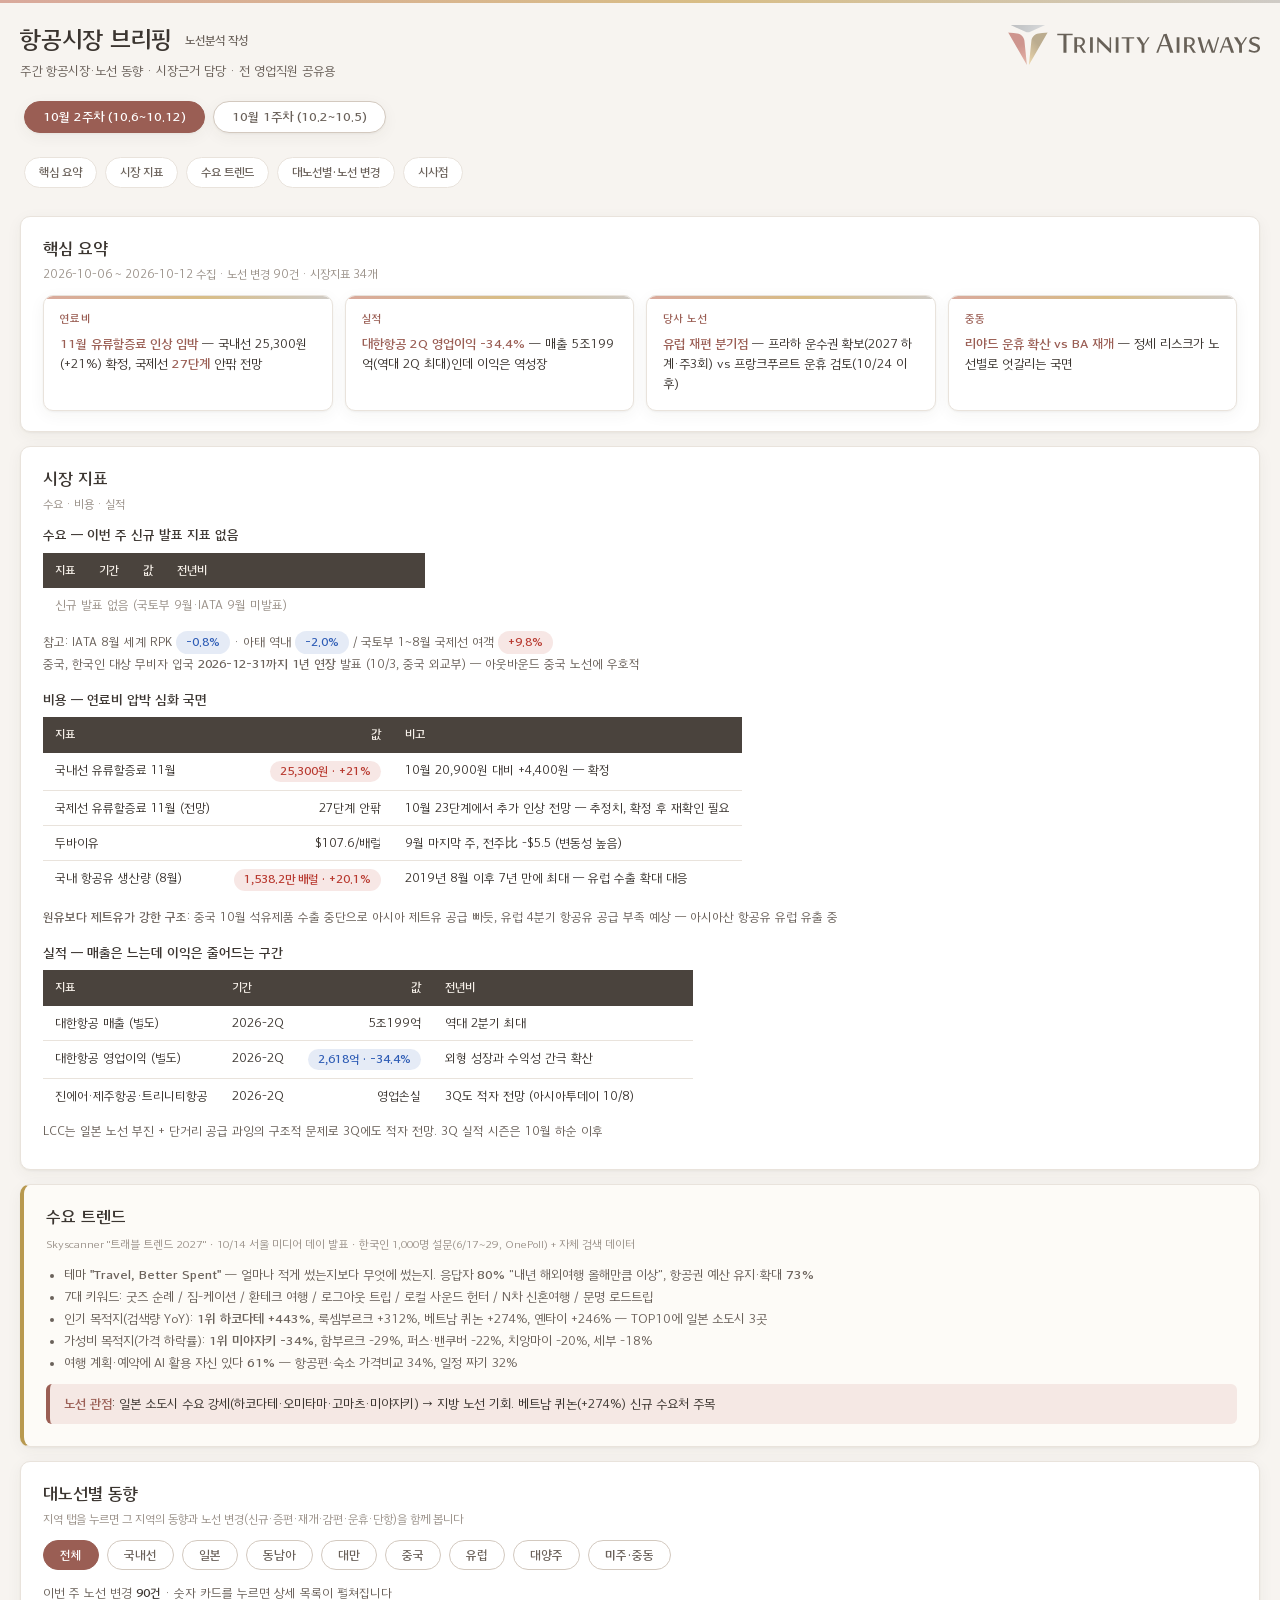
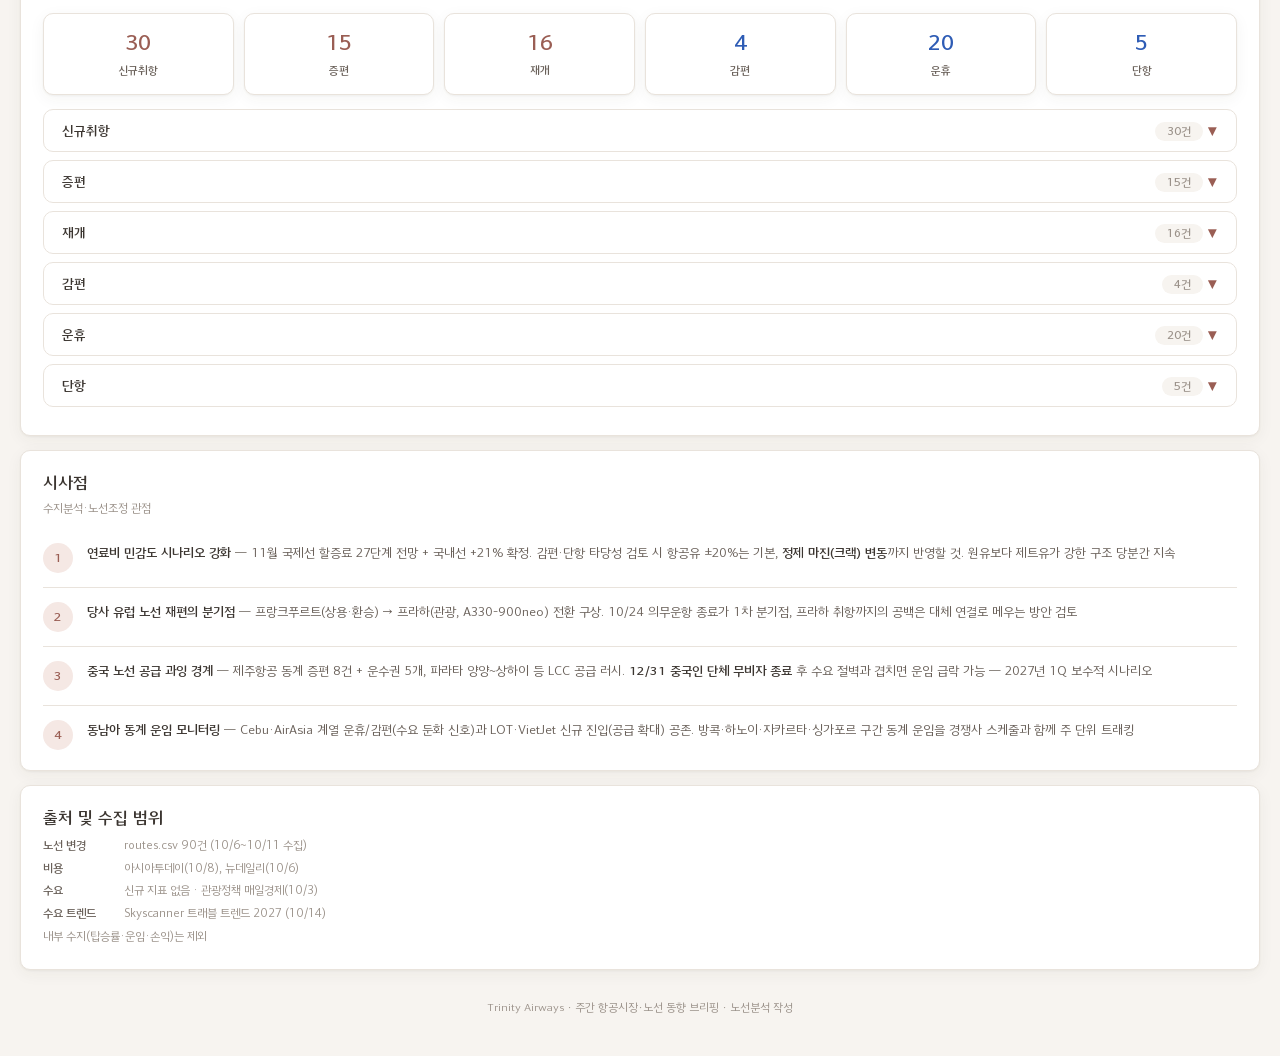
==== commit bad014ec: "수요 트렌드 노선 관점 강조, 기사 단위 구조 Co-Authored-By: Claude Opus 5.5 <noreply@anthropic.com>" ====
--- a/index.html
+++ b/index.html
@@ -139,8 +139,13 @@
 
 /* 좁은 화면: 표가 넘치면 카드 안에서만 가로 스크롤 */
 .card{overflow-x:auto}
-@font-face{font-family:"Daemyung";font-weight:400;src:url([data-uri]) format("woff")}
-@font-face{font-family:"Daemyung";font-weight:700;src:url([data-uri]) format("woff")}
+
+/* 수요 트렌드: 기사 단위 + 노선 관점 강조 */
+.trend-item+.trend-item{margin-top:14px;padding-top:14px;border-top:1px dashed var(--border)}
+.trend li.point{list-style:none;margin:10px 0 2px -18px;padding:9px 14px;background:var(--accent-soft);border-left:4px solid var(--accent);border-radius:6px;color:var(--text);font-weight:500}
+.trend li.point b{color:var(--accent)}
+@font-face{font-family:"Daemyung";font-weight:400;src:url([data-uri]) format("woff")}
+@font-face{font-family:"Daemyung";font-weight:700;src:url([data-uri]) format("woff")}
 </style>
 </head>
 <body>
@@ -237,6 +242,7 @@
 
 <div class="card trend" id="w202610W2-s3">
   <h2>수요 트렌드</h2>
+  <div class="trend-item">
   <div class="src">Skyscanner "트래블 트렌드 2027" · 10/14 서울 미디어 데이 발표 · 한국인 1,000명 설문(6/17~29, OnePoll) + 자체 검색 데이터</div>
   <ul>
     <li>테마 <b>"Travel, Better Spent"</b> — 얼마나 적게 썼는지보다 무엇에 썼는지. 응답자 <b>80%</b> "내년 해외여행 올해만큼 이상", 항공권 예산 유지·확대 <b>73%</b></li>
@@ -244,8 +250,9 @@
     <li>인기 목적지(검색량 YoY): <b>1위 하코다테 +443%</b>, 룩셈부르크 +312%, 베트남 퀴논 +274%, 옌타이 +246% — TOP10에 일본 소도시 3곳</li>
     <li>가성비 목적지(가격 하락률): <b>1위 미야자키 -34%</b>, 함부르크 -29%, 퍼스·밴쿠버 -22%, 치앙마이 -20%, 세부 -18%</li>
     <li>여행 계획·예약에 AI 활용 자신 있다 <b>61%</b> — 항공편·숙소 가격비교 34%, 일정 짜기 32%</li>
-    <li><b>노선 관점</b>: 일본 소도시 수요 강세(하코다테·오미타마·고마츠·미야자키) → 지방 노선 기회. 베트남 퀴논(+274%) 신규 수요처 주목</li>
+    <li class="point"><b>노선 관점</b>: 일본 소도시 수요 강세(하코다테·오미타마·고마츠·미야자키) → 지방 노선 기회. 베트남 퀴논(+274%) 신규 수요처 주목</li>
   </ul>
+  </div>
 </div>
 
 <div class="card" id="w202610W2-s5">
